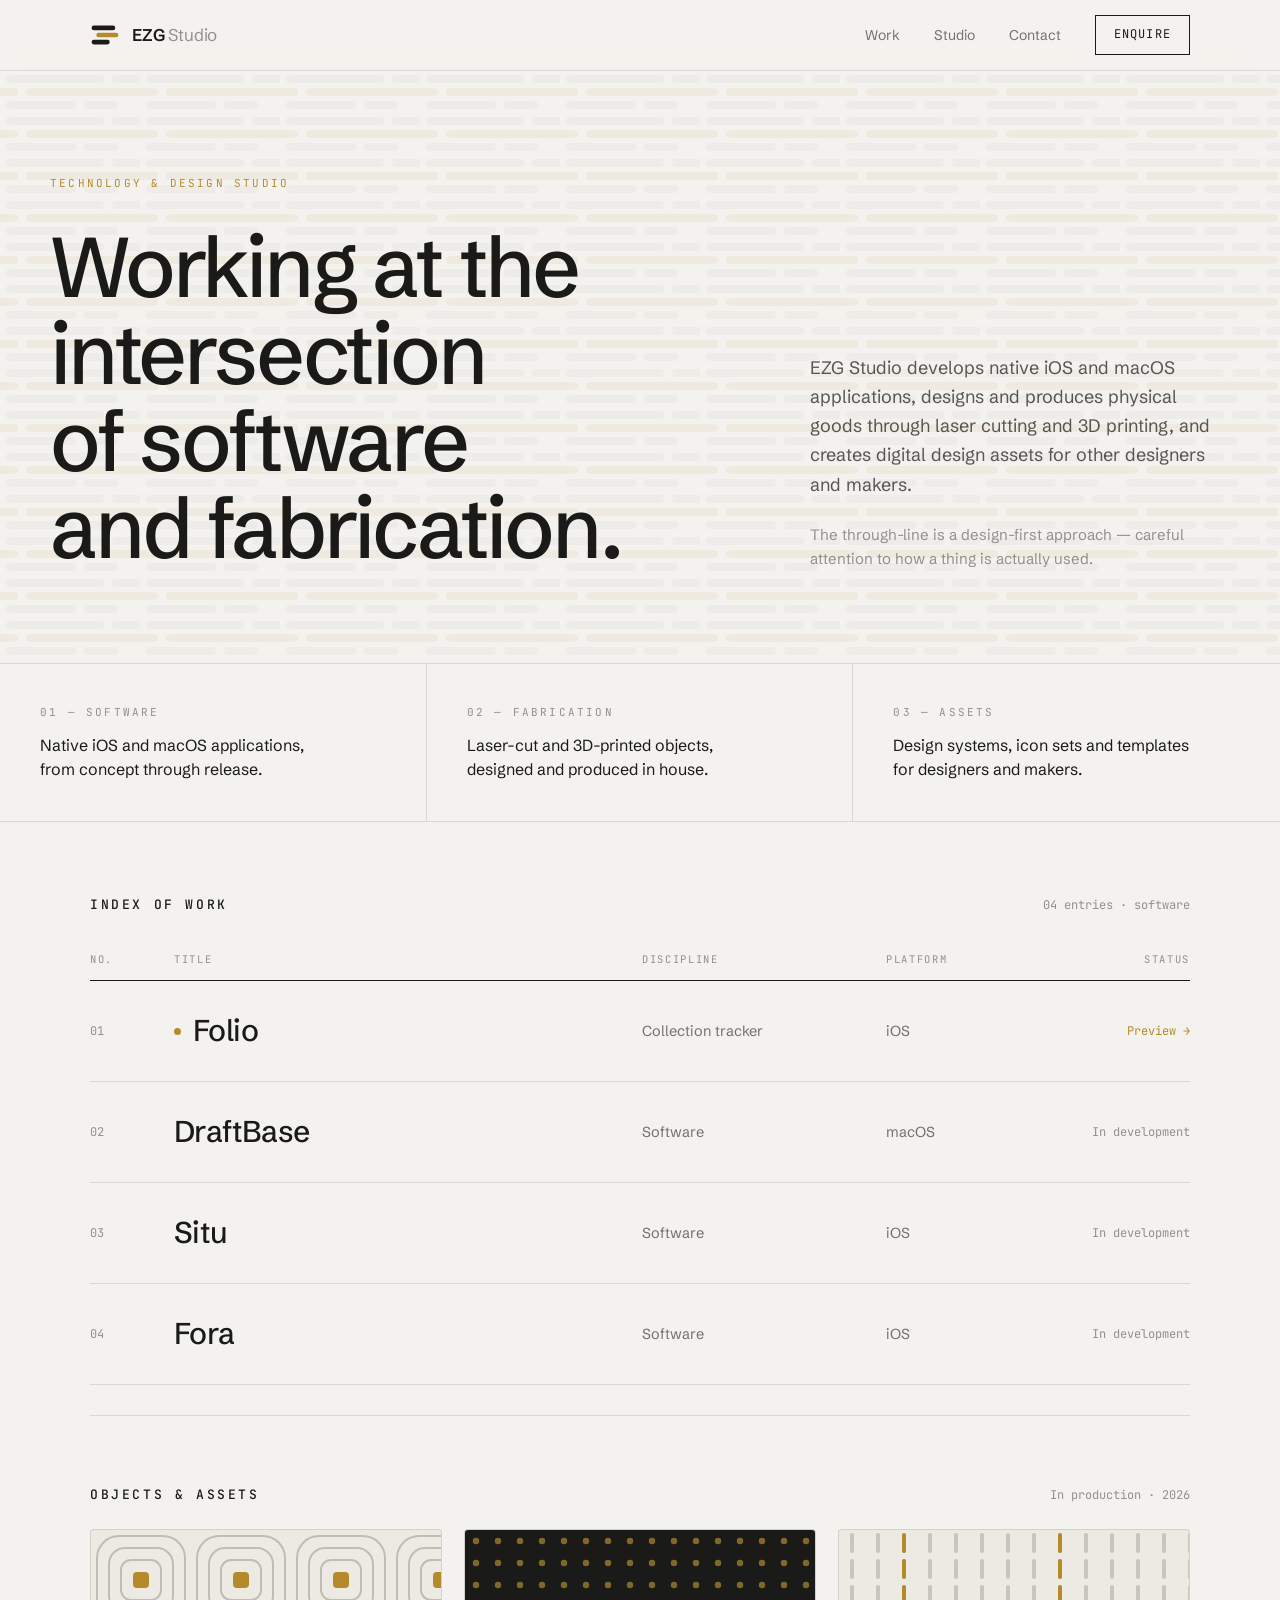
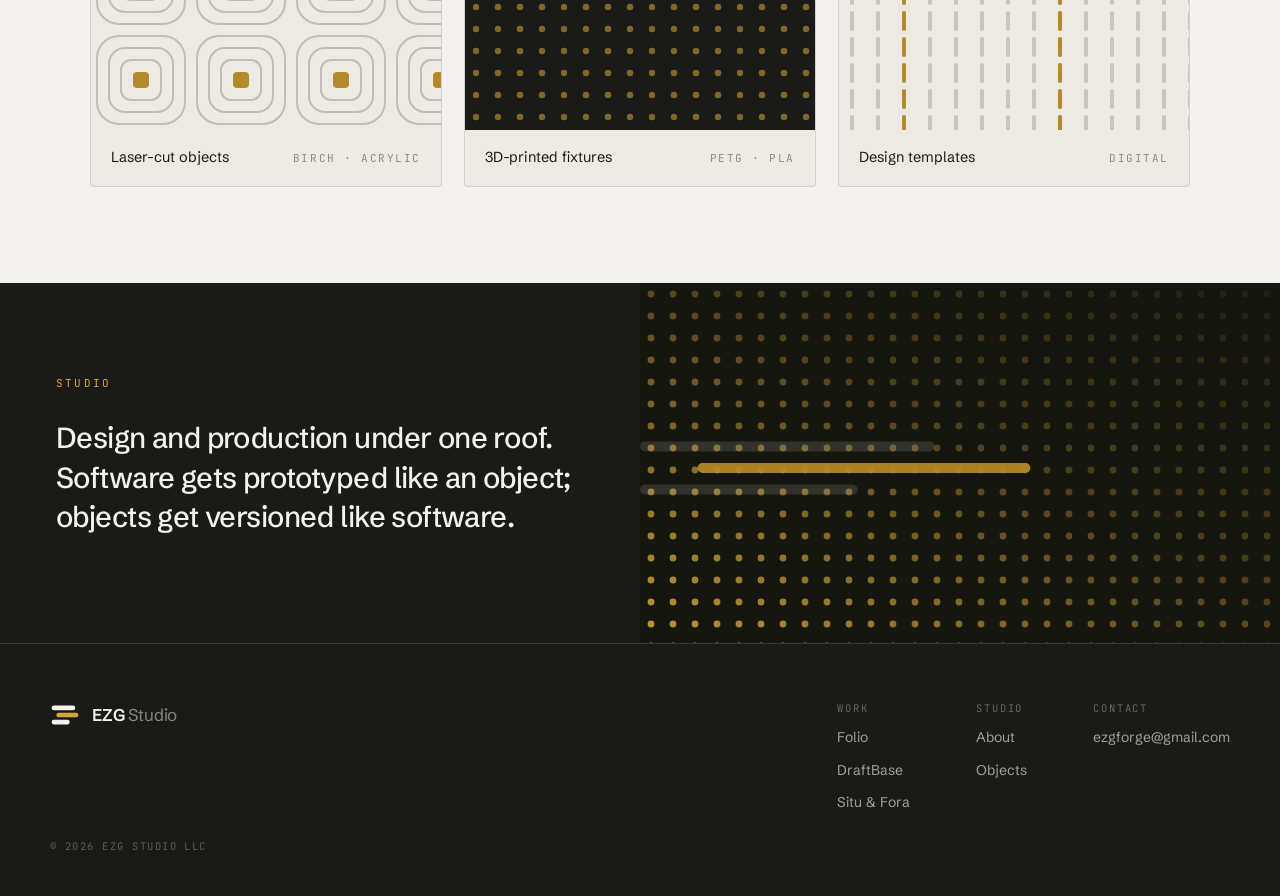
==== index.html @ fd042a18 "Add EZG Studio hub homepage Implements the EZG Studio brand direction: paper/graphite with a brass a" ====
<!DOCTYPE html>
<html lang="en">
<head>
<meta charset="UTF-8">
<meta name="viewport" content="width=device-width, initial-scale=1.0">
<title>EZG Studio — software &amp; fabrication</title>
<meta name="description" content="EZG Studio LLC — a technology and design studio working at the intersection of software and fabrication. Native iOS and macOS apps, laser-cut and 3D-printed objects, and digital design assets.">
<link rel="canonical" href="https://ezgstudio.github.io/">

<meta property="og:type" content="website">
<meta property="og:title" content="EZG Studio — software & fabrication">
<meta property="og:description" content="A technology and design studio working at the intersection of software and fabrication.">
<meta property="og:url" content="https://ezgstudio.github.io/">

<link rel="apple-touch-icon" href="assets/apple-touch-icon.png">
<link rel="icon" type="image/png" sizes="32x32" href="assets/favicon-32.png">
<link rel="icon" type="image/png" sizes="16x16" href="assets/favicon-16.png">

<link rel="preconnect" href="https://fonts.googleapis.com">
<link rel="preconnect" href="https://fonts.gstatic.com" crossorigin>
<link href="https://fonts.googleapis.com/css2?family=Schibsted+Grotesk:wght@400;500;600;700&family=JetBrains+Mono:wght@400;500&display=swap" rel="stylesheet">

<style>
  :root{
    --graphite:#1A1B18;
    --paper:#F4F2EE;
    --paper-2:#E7E4DD;
    --paper-3:#EDEAE3;
    --gold:#B58A2B;
    --gold-dark:#D6A63A;
    --muted:#8E8D89;
    --line:rgba(26,27,24,.12);
    --line-soft:rgba(26,27,24,.08);
    --ink-60:rgba(26,27,24,.6);
    --ink-45:rgba(26,27,24,.45);
    --maxw:1180px;
  }
  *{box-sizing:border-box;}
  html{scroll-behavior:smooth;-webkit-text-size-adjust:100%;}
  body{
    margin:0; background:var(--paper); color:var(--graphite);
    font-family:"Schibsted Grotesk",system-ui,-apple-system,sans-serif;
    font-size:17px; line-height:1.6; -webkit-font-smoothing:antialiased; overflow-x:hidden;
  }
  h1,h2,h3{margin:0; letter-spacing:-.025em; line-height:1.03; font-weight:500;}
  a{color:inherit; text-decoration:none;}
  .mono{font-family:"JetBrains Mono",ui-monospace,monospace;}
  .wrap{max-width:var(--maxw); margin:0 auto; padding:0 40px;}
  .eyebrow{font-family:"JetBrains Mono",monospace; font-size:11px; font-weight:400; letter-spacing:.2em; text-transform:uppercase; color:var(--gold);}
  svg{display:block;}

  /* ---------- Nav ---------- */
  nav{position:sticky; top:0; z-index:50; background:rgba(244,242,238,.85); backdrop-filter:blur(10px); border-bottom:1px solid var(--line);}
  .nav-in{display:flex; align-items:center; justify-content:space-between; height:70px;}
  .brand{display:flex; align-items:center; gap:12px;}
  .brand .mk{width:30px; height:30px;}
  .brand .wm{font-size:17px; font-weight:600; letter-spacing:-.01em;}
  .brand .wm .s{font-weight:400; color:var(--ink-45);}
  .nav-links{display:flex; align-items:center; gap:34px; font-size:14px; color:var(--ink-60);}
  .nav-links a:hover{color:var(--graphite);}
  .nav-cta{font-family:"JetBrains Mono",monospace; font-size:12px; letter-spacing:.1em; text-transform:uppercase; padding:9px 18px; border:1px solid var(--graphite); color:var(--graphite);}
  .nav-cta:hover{background:var(--graphite); color:var(--paper);}
  @media(max-width:720px){ .nav-links a:not(.nav-cta){display:none;} }

  /* ---------- Hero ---------- */
  .hero{position:relative; border-bottom:1px solid var(--line); overflow:hidden;}
  .hero-pattern{position:absolute; inset:0; opacity:.5; pointer-events:none;}
  .hero-in{position:relative; display:grid; grid-template-columns:1fr 420px; gap:64px; padding:104px 0 92px;}
  .hero h1{font-size:clamp(44px,6.6vw,88px); letter-spacing:-.038em; text-wrap:balance;}
  .hero .lede{display:flex; flex-direction:column; justify-content:flex-end; gap:24px;}
  .hero .lede p{margin:0;}
  .hero .lede .p1{font-size:18px; line-height:1.62; color:rgba(26,27,24,.72); text-wrap:pretty;}
  .hero .lede .p2{font-size:15px; line-height:1.6; color:var(--ink-45);}
  .hero .eyebrow{display:block; margin-bottom:30px;}
  @media(max-width:860px){ .hero-in{grid-template-columns:1fr; gap:36px; padding:72px 0 64px;} }

  /* ---------- Disciplines ---------- */
  .disc{display:grid; grid-template-columns:repeat(3,1fr); border-bottom:1px solid var(--line);}
  .disc > div{padding:40px 40px; border-right:1px solid var(--line);}
  .disc > div:last-child{border-right:none;}
  .disc .n{font-family:"JetBrains Mono",monospace; font-size:11px; letter-spacing:.2em; text-transform:uppercase; color:var(--ink-45);}
  .disc .t{font-size:16px; line-height:1.5; margin-top:12px; max-width:30ch;}
  @media(max-width:760px){ .disc{grid-template-columns:1fr;} .disc > div{border-right:none; border-bottom:1px solid var(--line); padding:28px 40px;} .disc > div:last-child{border-bottom:none;} }

  /* ---------- Index of work ---------- */
  .section-head{display:flex; align-items:baseline; justify-content:space-between; padding:74px 0 24px;}
  .section-head h2{font-family:"JetBrains Mono",monospace; font-size:13px; font-weight:500; letter-spacing:.2em; text-transform:uppercase;}
  .section-head .meta{font-family:"JetBrains Mono",monospace; font-size:12px; color:var(--ink-45);}

  .index{padding-bottom:30px;}
  .idx-row{display:grid; grid-template-columns:60px 1fr 220px 150px 130px; gap:24px; align-items:center; padding:26px 0; border-bottom:1px solid var(--line);}
  .idx-head{padding:12px 0; border-bottom:1.5px solid var(--graphite); font-family:"JetBrains Mono",monospace; font-size:10.5px; letter-spacing:.16em; text-transform:uppercase; color:var(--ink-45);}
  .idx-head .r{text-align:right;}
  .idx-row .no{font-family:"JetBrains Mono",monospace; font-size:12px; color:var(--ink-45);}
  .idx-row .title{font-size:30px; letter-spacing:-.02em; font-weight:500; display:flex; align-items:center; gap:12px;}
  .idx-row .title .dot{width:7px; height:7px; border-radius:50%; background:var(--gold); flex:none;}
  .idx-row .dsc,.idx-row .out{font-size:14.5px; color:var(--ink-60);}
  .idx-row .st{text-align:right; font-family:"JetBrains Mono",monospace; font-size:12px; color:var(--ink-45);}
  a.idx-row{transition:background .15s, padding .15s;}
  a.idx-row:hover{background:var(--paper-3);}
  a.idx-row:hover .title{color:var(--gold);}
  a.idx-row .st .go{color:var(--gold);}
  @media(max-width:860px){
    .idx-head{display:none;}
    .idx-row{grid-template-columns:1fr auto; gap:6px 16px; padding:20px 0;}
    .idx-row .no{display:none;}
    .idx-row .title{grid-column:1; grid-row:1; font-size:24px;}
    .idx-row .st{grid-column:2; grid-row:1;}
    .idx-row .dsc{grid-column:1/-1; grid-row:2;}
    .idx-row .out{display:none;}
  }

  /* ---------- Objects / Assets teaser ---------- */
  .teaser{border-top:1px solid var(--line); padding:70px 0 20px;}
  .teaser-grid{display:grid; grid-template-columns:repeat(3,1fr); gap:22px;}
  .tcard{border:1px solid var(--line); border-radius:4px; overflow:hidden; background:var(--paper-3);}
  .tcard .fill{height:200px; position:relative;}
  .tcard .cap{display:flex; justify-content:space-between; align-items:baseline; padding:16px 20px; font-size:14.5px;}
  .tcard .cap .k{font-family:"JetBrains Mono",monospace; font-size:11px; letter-spacing:.14em; text-transform:uppercase; color:var(--ink-45);}
  @media(max-width:760px){ .teaser-grid{grid-template-columns:1fr;} }

  /* ---------- Studio statement ---------- */
  .studio{background:var(--graphite); color:var(--paper); margin-top:76px;}
  .studio-in{display:grid; grid-template-columns:1fr 1fr; gap:0;}
  .studio-copy{padding:92px 56px;}
  .studio-copy .eyebrow{color:var(--gold-dark); display:block; margin-bottom:26px;}
  .studio-copy p{margin:0; font-size:29px; line-height:1.36; letter-spacing:-.02em; text-wrap:pretty; font-weight:500;}
  .studio-pattern{position:relative; min-height:360px; background:#15160f;}
  @media(max-width:860px){ .studio-in{grid-template-columns:1fr;} .studio-copy{padding:60px 40px;} .studio-pattern{min-height:220px;} }

  /* ---------- Footer ---------- */
  footer{background:var(--graphite); color:var(--paper); border-top:1px solid rgba(244,242,238,.14);}
  .foot-in{display:flex; align-items:flex-start; justify-content:space-between; gap:60px; padding:56px 0 24px;}
  .foot-cols{display:flex; gap:66px;}
  .foot-col{display:flex; flex-direction:column; gap:10px; font-size:14px; color:rgba(244,242,238,.62);}
  .foot-col .h{font-family:"JetBrains Mono",monospace; font-size:10.5px; letter-spacing:.18em; text-transform:uppercase; color:rgba(244,242,238,.35);}
  .foot-col a:hover{color:var(--gold-dark);}
  .foot-bottom{padding:0 0 42px; font-family:"JetBrains Mono",monospace; font-size:10.5px; letter-spacing:.14em; text-transform:uppercase; color:rgba(244,242,238,.3);}
  @media(max-width:720px){ .foot-in{flex-direction:column; gap:40px;} .foot-cols{flex-wrap:wrap; gap:36px;} }
</style>
</head>
<body>

<!-- ===== NAV ===== -->
<nav>
  <div class="wrap nav-in">
    <a class="brand" href="/">
      <svg class="mk" viewBox="0 0 38 38" aria-hidden="true"><rect x="2" y="7" width="30" height="6" rx="3" fill="#1A1B18"/><rect x="8" y="16" width="28" height="6" rx="3" fill="#B58A2B"/><rect x="2" y="25" width="23" height="6" rx="3" fill="#1A1B18"/></svg>
      <span class="wm">EZG <span class="s">Studio</span></span>
    </a>
    <div class="nav-links">
      <a href="#work">Work</a>
      <a href="#studio">Studio</a>
      <a href="#contact">Contact</a>
      <a class="nav-cta" href="mailto:ezgforge@gmail.com">Enquire</a>
    </div>
  </div>
</nav>

<!-- ===== HERO ===== -->
<header class="hero">
  <svg class="hero-pattern" width="100%" height="100%" aria-hidden="true" preserveAspectRatio="xMaxYMid slice">
    <defs><pattern id="strata" width="140" height="42" patternUnits="userSpaceOnUse">
      <rect x="6" y="4" width="98" height="8" rx="4" fill="rgba(26,27,24,.05)"/>
      <rect x="112" y="4" width="46" height="8" rx="4" fill="rgba(26,27,24,.05)"/>
      <rect x="26" y="17" width="120" height="8" rx="4" fill="rgba(181,138,43,.14)"/>
      <rect x="-8" y="17" width="26" height="8" rx="4" fill="rgba(181,138,43,.14)"/>
      <rect x="6" y="30" width="70" height="8" rx="4" fill="rgba(26,27,24,.05)"/>
      <rect x="84" y="30" width="34" height="8" rx="4" fill="rgba(26,27,24,.05)"/>
    </pattern></defs>
    <rect width="100%" height="100%" fill="url(#strata)"/>
  </svg>
  <div class="wrap hero-in">
    <div>
      <span class="eyebrow">Technology &amp; design studio</span>
      <h1>Working at the intersection of software and fabrication.</h1>
    </div>
    <div class="lede">
      <p class="p1">EZG Studio develops native iOS and macOS applications, designs and produces physical goods through laser cutting and 3D printing, and creates digital design assets for other designers and makers.</p>
      <p class="p2">The through-line is a design-first approach — careful attention to how a thing is actually used.</p>
    </div>
  </div>
</header>

<!-- ===== DISCIPLINES ===== -->
<section class="disc">
  <div>
    <div class="n">01 — Software</div>
    <div class="t">Native iOS and macOS applications, from concept through release.</div>
  </div>
  <div>
    <div class="n">02 — Fabrication</div>
    <div class="t">Laser-cut and 3D-printed objects, designed and produced in house.</div>
  </div>
  <div>
    <div class="n">03 — Assets</div>
    <div class="t">Design systems, icon sets and templates for designers and makers.</div>
  </div>
</section>

<!-- ===== INDEX OF WORK ===== -->
<section id="work">
  <div class="wrap">
    <div class="section-head">
      <h2>Index of work</h2>
      <span class="meta">04 entries · software</span>
    </div>
    <div class="index">
      <div class="idx-row idx-head">
        <span>No.</span><span>Title</span><span>Discipline</span><span>Platform</span><span class="r">Status</span>
      </div>

      <a class="idx-row" href="/folio-legal/">
        <span class="no">01</span>
        <span class="title"><span class="dot"></span>Folio</span>
        <span class="dsc">Collection tracker</span>
        <span class="out">iOS</span>
        <span class="st"><span class="go">Preview →</span></span>
      </a>

      <div class="idx-row">
        <span class="no">02</span>
        <span class="title">DraftBase</span>
        <span class="dsc">Software</span>
        <span class="out">macOS</span>
        <span class="st">In development</span>
      </div>

      <div class="idx-row">
        <span class="no">03</span>
        <span class="title">Situ</span>
        <span class="dsc">Software</span>
        <span class="out">iOS</span>
        <span class="st">In development</span>
      </div>

      <div class="idx-row">
        <span class="no">04</span>
        <span class="title">Fora</span>
        <span class="dsc">Software</span>
        <span class="out">iOS</span>
        <span class="st">In development</span>
      </div>
    </div>

    <!-- ===== OBJECTS / ASSETS TEASER ===== -->
    <div class="teaser">
      <div class="section-head" style="padding-top:0;">
        <h2>Objects &amp; assets</h2>
        <span class="meta">In production · 2026</span>
      </div>
      <div class="teaser-grid">
        <div class="tcard">
          <div class="fill"><svg width="100%" height="100%" preserveAspectRatio="xMidYMid slice" aria-hidden="true"><defs><pattern id="contour" width="100" height="100" patternUnits="userSpaceOnUse"><g fill="none" stroke="rgba(26,27,24,.22)" stroke-width="2"><rect x="6" y="6" width="88" height="88" rx="22"/><rect x="18" y="18" width="64" height="64" rx="16"/><rect x="30" y="30" width="40" height="40" rx="10"/></g><rect x="42" y="42" width="16" height="16" rx="4" fill="#B58A2B"/></pattern></defs><rect width="100%" height="100%" fill="url(#contour)"/></svg></div>
          <div class="cap"><span>Laser-cut objects</span><span class="k">Birch · Acrylic</span></div>
        </div>
        <div class="tcard">
          <div class="fill" style="background:#1A1B18;"><svg width="100%" height="100%" preserveAspectRatio="xMidYMid slice" aria-hidden="true"><defs><pattern id="dots" width="22" height="22" patternUnits="userSpaceOnUse"><circle cx="11" cy="11" r="3.2" fill="#D6A63A" opacity=".55"/></pattern></defs><rect width="100%" height="100%" fill="url(#dots)"/></svg></div>
          <div class="cap"><span>3D-printed fixtures</span><span class="k">PETG · PLA</span></div>
        </div>
        <div class="tcard">
          <div class="fill"><svg width="100%" height="100%" preserveAspectRatio="xMidYMid slice" aria-hidden="true"><defs><pattern id="kerf" width="26" height="26" patternUnits="userSpaceOnUse"><rect x="11" y="3" width="4" height="20" rx="2" fill="rgba(26,27,24,.18)"/></pattern><pattern id="kerfg" width="156" height="26" patternUnits="userSpaceOnUse"><rect x="63" y="3" width="4" height="20" rx="2" fill="#B58A2B"/></pattern></defs><rect width="100%" height="100%" fill="url(#kerf)"/><rect width="100%" height="100%" fill="url(#kerfg)"/></svg></div>
          <div class="cap"><span>Design templates</span><span class="k">Digital</span></div>
        </div>
      </div>
    </div>
  </div>
</section>

<!-- ===== STUDIO ===== -->
<section id="studio" class="studio">
  <div class="studio-in">
    <div class="studio-copy">
      <span class="eyebrow">Studio</span>
      <p>Design and production under one roof. Software gets prototyped like an object; objects get versioned like software.</p>
    </div>
    <div class="studio-pattern">
      <svg width="100%" height="100%" preserveAspectRatio="xMidYMid slice" aria-hidden="true">
        <defs>
          <pattern id="dots2" width="22" height="22" patternUnits="userSpaceOnUse"><circle cx="11" cy="11" r="3.4" fill="#D6A63A"/></pattern>
          <linearGradient id="drift" x1="0" y1="1" x2="1" y2="0"><stop offset="0" stop-color="#fff" stop-opacity=".9"/><stop offset=".55" stop-color="#fff" stop-opacity=".3"/><stop offset="1" stop-color="#fff" stop-opacity=".06"/></linearGradient>
          <mask id="driftm"><rect width="100%" height="100%" fill="url(#drift)"/></mask>
        </defs>
        <rect width="100%" height="100%" fill="url(#dots2)" mask="url(#driftm)"/>
        <g opacity=".92">
          <rect x="0" y="44%" width="46%" height="10" rx="5" fill="rgba(244,242,238,.14)"/>
          <rect x="9%" y="50%" width="52%" height="10" rx="5" fill="#B58A2B"/>
          <rect x="0" y="56%" width="34%" height="10" rx="5" fill="rgba(244,242,238,.14)"/>
        </g>
      </svg>
    </div>
  </div>
</section>

<!-- ===== FOOTER ===== -->
<footer id="contact">
  <div class="wrap foot-in">
    <a class="brand" href="/" style="color:var(--paper);">
      <svg class="mk" viewBox="0 0 38 38" aria-hidden="true"><rect x="2" y="7" width="30" height="6" rx="3" fill="#F4F2EE"/><rect x="8" y="16" width="28" height="6" rx="3" fill="#D6A63A"/><rect x="2" y="25" width="23" height="6" rx="3" fill="#F4F2EE"/></svg>
      <span class="wm" style="color:var(--paper);">EZG <span class="s" style="color:rgba(244,242,238,.5);">Studio</span></span>
    </a>
    <div class="foot-cols">
      <div class="foot-col">
        <span class="h">Work</span>
        <a href="/folio-legal/">Folio</a>
        <a href="#work">DraftBase</a>
        <a href="#work">Situ &amp; Fora</a>
      </div>
      <div class="foot-col">
        <span class="h">Studio</span>
        <a href="#studio">About</a>
        <a href="#work">Objects</a>
      </div>
      <div class="foot-col">
        <span class="h">Contact</span>
        <a href="mailto:ezgforge@gmail.com">ezgforge@gmail.com</a>
      </div>
    </div>
  </div>
  <div class="wrap foot-bottom">© 2026 EZG Studio LLC</div>
</footer>

</body>
</html>
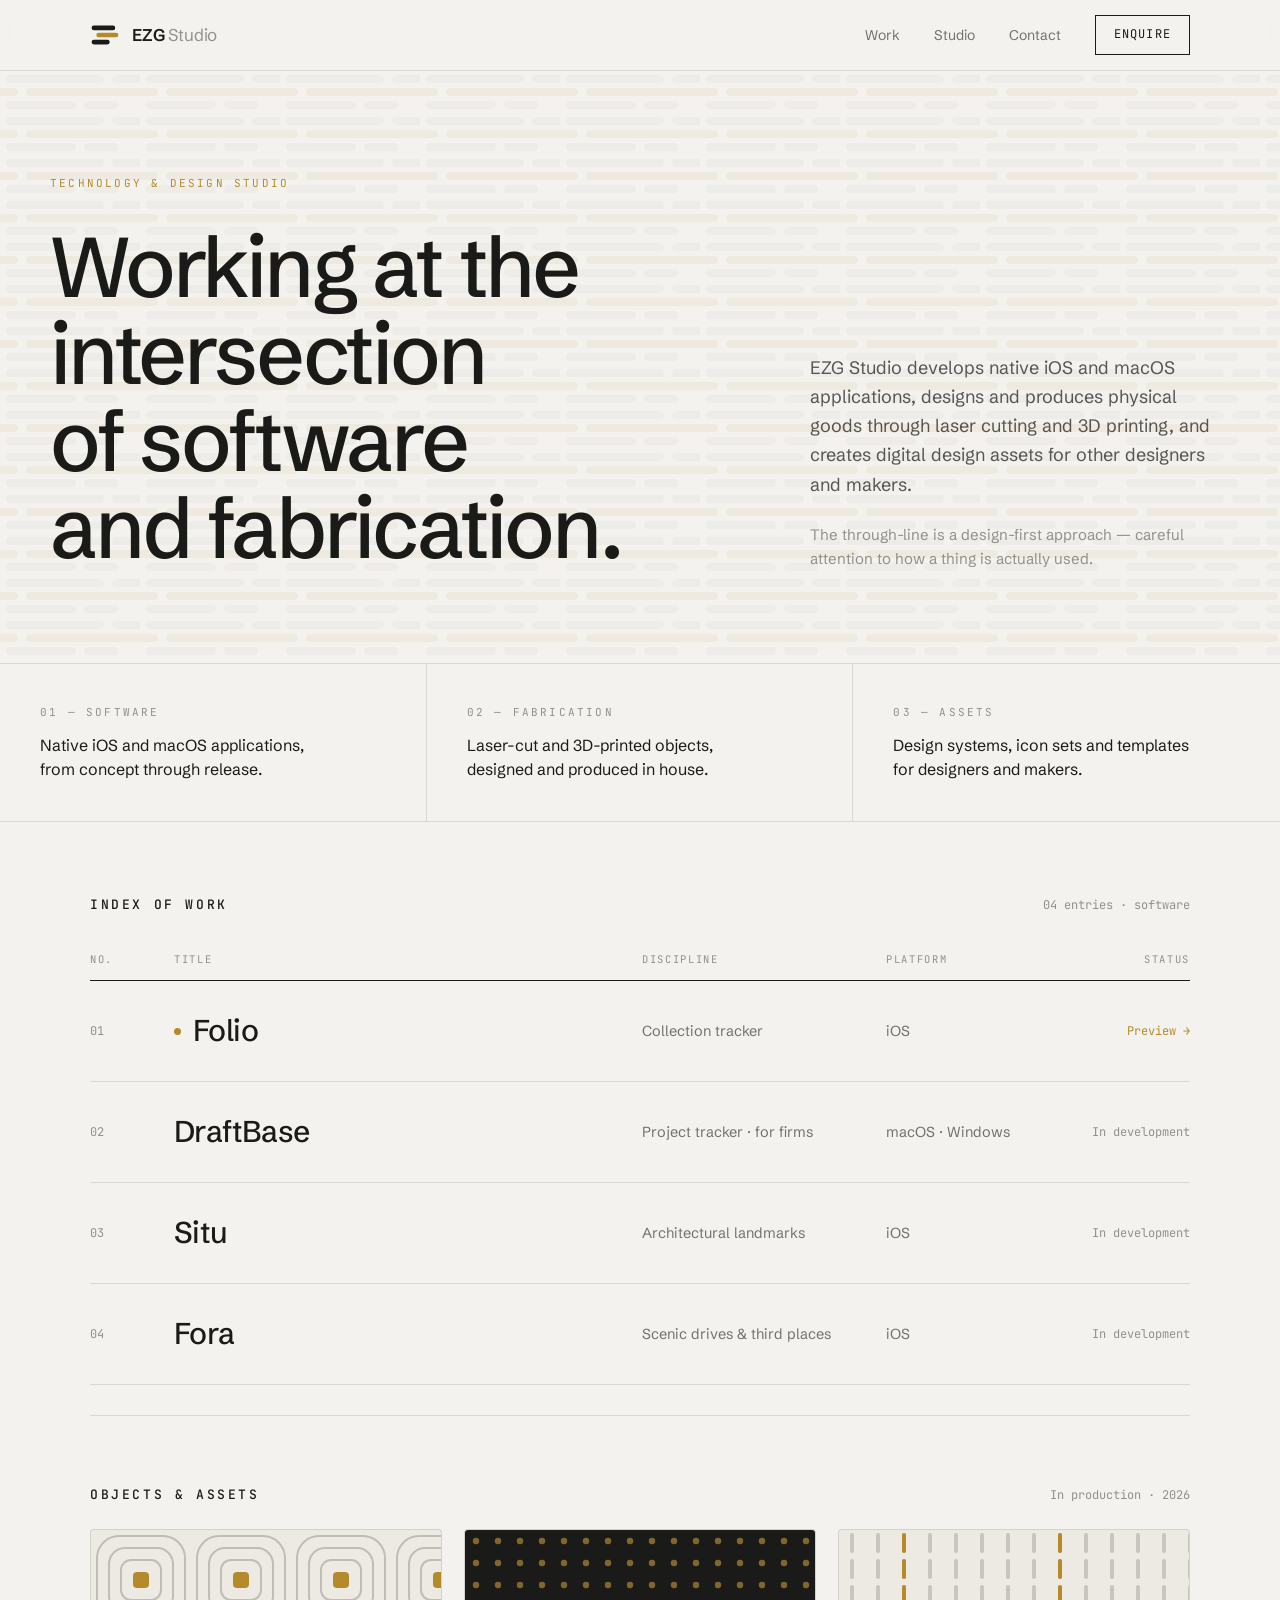
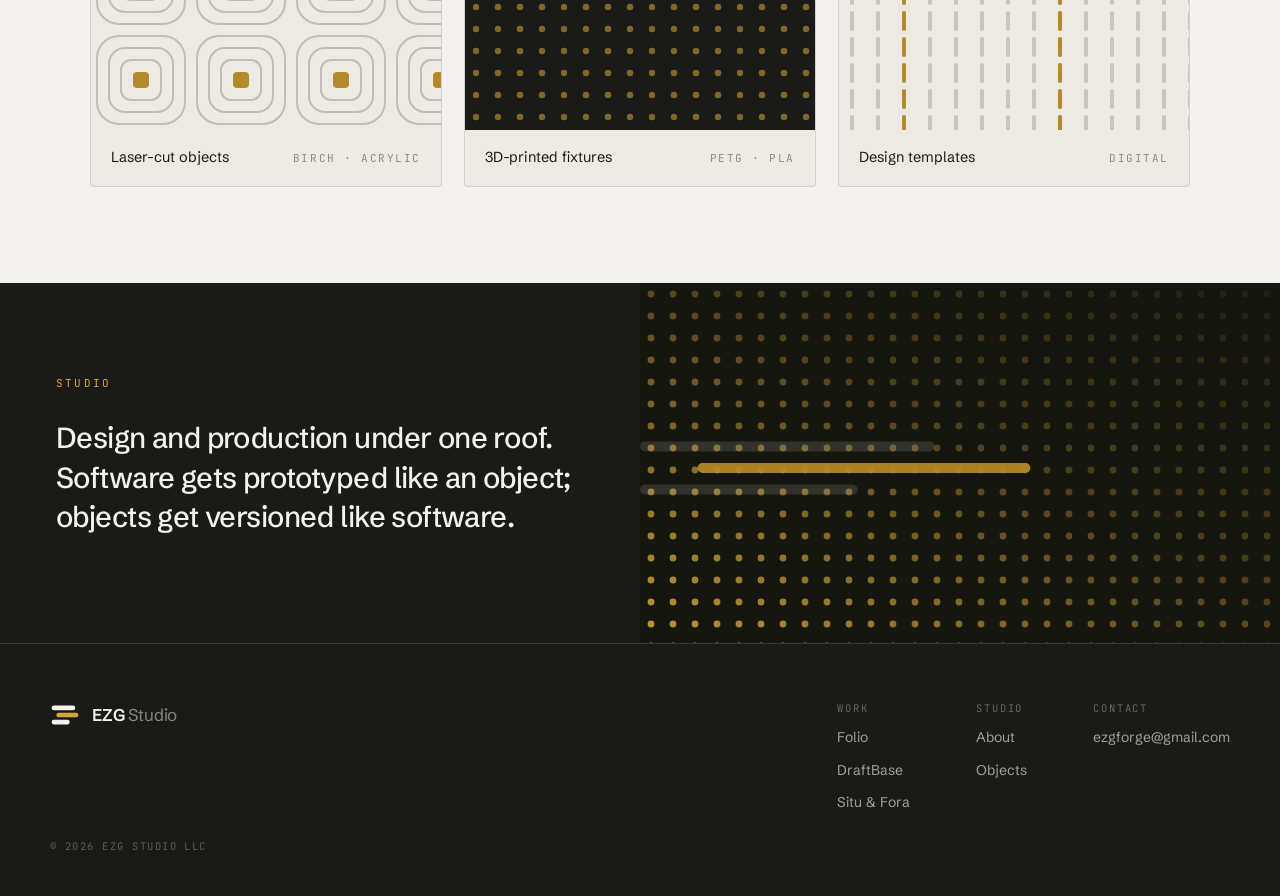
==== commit 9f990757: "Flesh out index-of-work with real app descriptors Situ (architectural landmarks), Fora (scenic drive" ====
--- a/index.html
+++ b/index.html
@@ -221,15 +221,15 @@
       <div class="idx-row">
         <span class="no">02</span>
         <span class="title">DraftBase</span>
-        <span class="dsc">Software</span>
-        <span class="out">macOS</span>
+        <span class="dsc">Project tracker · for firms</span>
+        <span class="out">macOS · Windows</span>
         <span class="st">In development</span>
       </div>
 
       <div class="idx-row">
         <span class="no">03</span>
         <span class="title">Situ</span>
-        <span class="dsc">Software</span>
+        <span class="dsc">Architectural landmarks</span>
         <span class="out">iOS</span>
         <span class="st">In development</span>
       </div>
@@ -237,7 +237,7 @@
       <div class="idx-row">
         <span class="no">04</span>
         <span class="title">Fora</span>
-        <span class="dsc">Software</span>
+        <span class="dsc">Scenic drives &amp; third places</span>
         <span class="out">iOS</span>
         <span class="st">In development</span>
       </div>
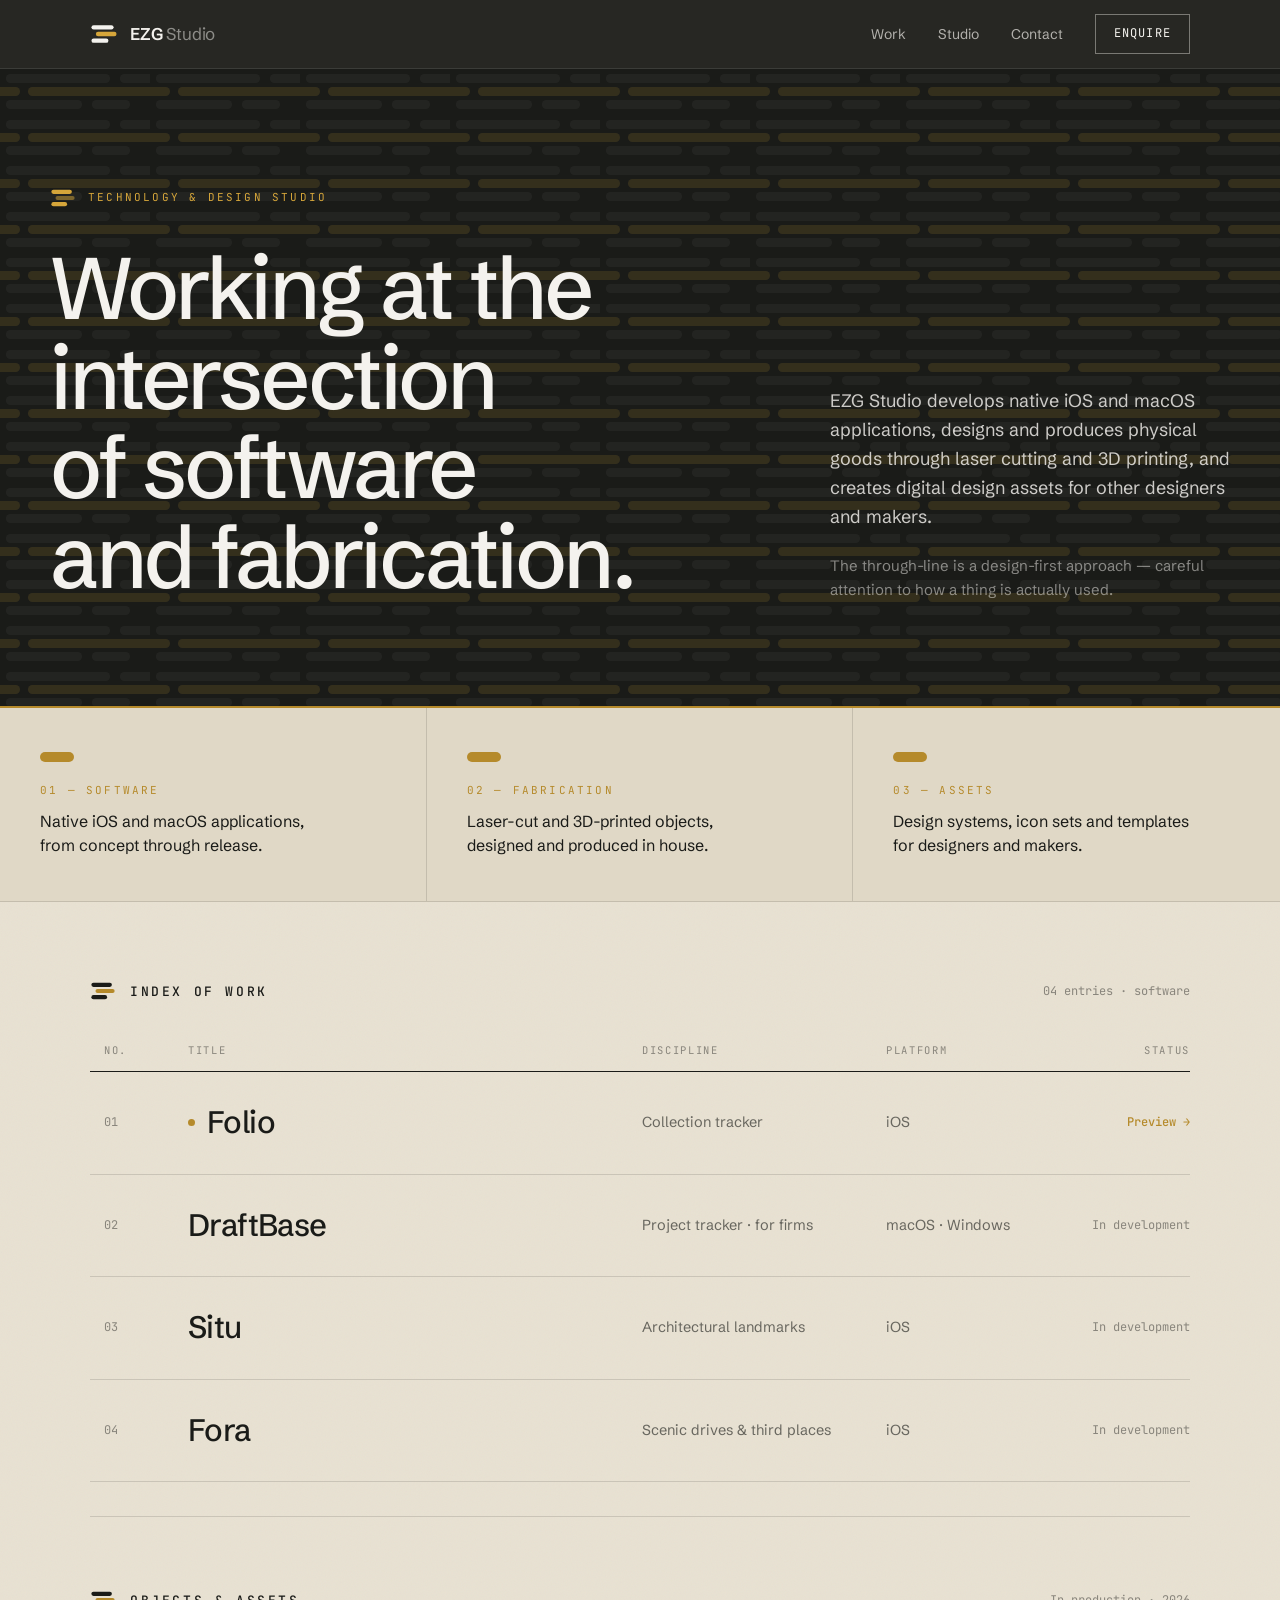
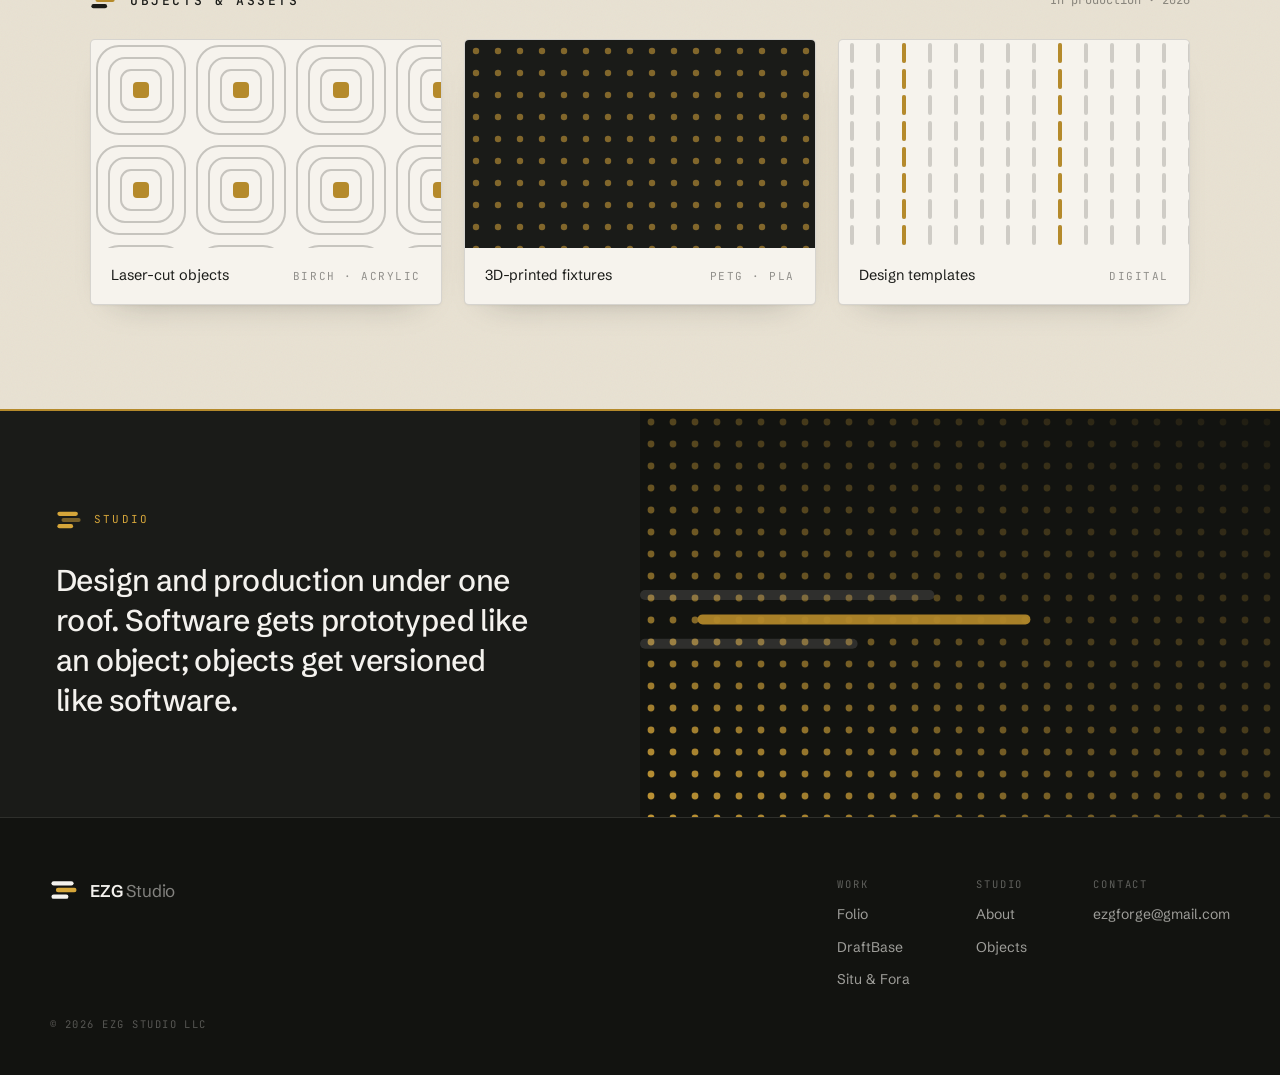
==== commit 61d23f49: "Restyle hub: dark hero, warm paper + grain, gold accents Give the hub more depth and presence: bold " ====
--- a/index.html
+++ b/index.html
@@ -23,22 +23,26 @@
 <style>
   :root{
     --graphite:#1A1B18;
+    --graphite-2:#121310;
     --paper:#F4F2EE;
-    --paper-2:#E7E4DD;
-    --paper-3:#EDEAE3;
+    --bg:#E8E1D2;        /* warm page base — less bright than paper */
+    --bg-2:#E0D8C6;      /* deeper warm band */
+    --card:#F6F3ED;
     --gold:#B58A2B;
     --gold-dark:#D6A63A;
     --muted:#8E8D89;
-    --line:rgba(26,27,24,.12);
-    --line-soft:rgba(26,27,24,.08);
-    --ink-60:rgba(26,27,24,.6);
-    --ink-45:rgba(26,27,24,.45);
+    --ink-60:rgba(26,27,24,.62);
+    --ink-45:rgba(26,27,24,.46);
+    --line:rgba(26,27,24,.14);
     --maxw:1180px;
+    /* subtle paper grain */
+    --grain:url("data:image/svg+xml,%3Csvg xmlns='http://www.w3.org/2000/svg' width='140' height='140'%3E%3Cfilter id='n'%3E%3CfeTurbulence type='fractalNoise' baseFrequency='0.8' numOctaves='2' stitchTiles='stitch'/%3E%3C/filter%3E%3Crect width='100%25' height='100%25' filter='url(%23n)' opacity='0.04'/%3E%3C/svg%3E");
   }
   *{box-sizing:border-box;}
   html{scroll-behavior:smooth;-webkit-text-size-adjust:100%;}
   body{
-    margin:0; background:var(--paper); color:var(--graphite);
+    margin:0; color:var(--graphite);
+    background-color:var(--bg); background-image:var(--grain);
     font-family:"Schibsted Grotesk",system-ui,-apple-system,sans-serif;
     font-size:17px; line-height:1.6; -webkit-font-smoothing:antialiased; overflow-x:hidden;
   }
@@ -48,92 +52,101 @@
   .wrap{max-width:var(--maxw); margin:0 auto; padding:0 40px;}
   .eyebrow{font-family:"JetBrains Mono",monospace; font-size:11px; font-weight:400; letter-spacing:.2em; text-transform:uppercase; color:var(--gold);}
   svg{display:block;}
-
-  /* ---------- Nav ---------- */
-  nav{position:sticky; top:0; z-index:50; background:rgba(244,242,238,.85); backdrop-filter:blur(10px); border-bottom:1px solid var(--line);}
-  .nav-in{display:flex; align-items:center; justify-content:space-between; height:70px;}
+  /* gold three-bar tick used as a section marker */
+  .tick{display:inline-block; width:26px; height:26px; vertical-align:middle;}
+
+  /* ---------- Nav (dark) ---------- */
+  nav{position:sticky; top:0; z-index:50; background:rgba(18,19,16,.9); backdrop-filter:blur(12px); border-bottom:1px solid rgba(244,242,238,.1);}
+  .nav-in{display:flex; align-items:center; justify-content:space-between; height:68px;}
   .brand{display:flex; align-items:center; gap:12px;}
-  .brand .mk{width:30px; height:30px;}
-  .brand .wm{font-size:17px; font-weight:600; letter-spacing:-.01em;}
-  .brand .wm .s{font-weight:400; color:var(--ink-45);}
-  .nav-links{display:flex; align-items:center; gap:34px; font-size:14px; color:var(--ink-60);}
-  .nav-links a:hover{color:var(--graphite);}
-  .nav-cta{font-family:"JetBrains Mono",monospace; font-size:12px; letter-spacing:.1em; text-transform:uppercase; padding:9px 18px; border:1px solid var(--graphite); color:var(--graphite);}
-  .nav-cta:hover{background:var(--graphite); color:var(--paper);}
+  .brand .mk{width:28px; height:28px;}
+  .brand .wm{font-size:17px; font-weight:600; letter-spacing:-.01em; color:var(--paper);}
+  .brand .wm .s{font-weight:400; color:rgba(244,242,238,.5);}
+  .nav-links{display:flex; align-items:center; gap:32px; font-size:14px; color:rgba(244,242,238,.68);}
+  .nav-links a:hover{color:var(--gold-dark);}
+  .nav-cta{font-family:"JetBrains Mono",monospace; font-size:12px; letter-spacing:.1em; text-transform:uppercase; padding:9px 18px; border:1px solid rgba(244,242,238,.4); color:var(--paper);}
+  .nav-cta:hover{background:var(--gold); border-color:var(--gold); color:var(--graphite);}
   @media(max-width:720px){ .nav-links a:not(.nav-cta){display:none;} }
 
-  /* ---------- Hero ---------- */
-  .hero{position:relative; border-bottom:1px solid var(--line); overflow:hidden;}
-  .hero-pattern{position:absolute; inset:0; opacity:.5; pointer-events:none;}
-  .hero-in{position:relative; display:grid; grid-template-columns:1fr 420px; gap:64px; padding:104px 0 92px;}
-  .hero h1{font-size:clamp(44px,6.6vw,88px); letter-spacing:-.038em; text-wrap:balance;}
-  .hero .lede{display:flex; flex-direction:column; justify-content:flex-end; gap:24px;}
+  /* ---------- Hero (dark, bold) ---------- */
+  .hero{position:relative; background:var(--graphite); color:var(--paper); overflow:hidden; border-bottom:2px solid var(--gold);}
+  .hero-pattern{position:absolute; inset:0; opacity:.9; pointer-events:none;}
+  .hero-mark{position:absolute; right:-40px; bottom:-60px; width:440px; opacity:.07; pointer-events:none;}
+  .hero-in{position:relative; display:grid; grid-template-columns:1fr 400px; gap:64px; padding:116px 0 104px;}
+  .hero .eyebrow{display:flex; align-items:center; gap:12px; color:var(--gold-dark); margin-bottom:32px;}
+  .hero h1{font-size:clamp(46px,6.8vw,92px); letter-spacing:-.04em; text-wrap:balance; color:var(--paper);}
+  .hero .lede{display:flex; flex-direction:column; justify-content:flex-end; gap:22px;}
   .hero .lede p{margin:0;}
-  .hero .lede .p1{font-size:18px; line-height:1.62; color:rgba(26,27,24,.72); text-wrap:pretty;}
-  .hero .lede .p2{font-size:15px; line-height:1.6; color:var(--ink-45);}
-  .hero .eyebrow{display:block; margin-bottom:30px;}
-  @media(max-width:860px){ .hero-in{grid-template-columns:1fr; gap:36px; padding:72px 0 64px;} }
+  .hero .lede .p1{font-size:18px; line-height:1.62; color:rgba(244,242,238,.82); text-wrap:pretty;}
+  .hero .lede .p2{font-size:15px; line-height:1.6; color:rgba(244,242,238,.5);}
+  @media(max-width:860px){ .hero-in{grid-template-columns:1fr; gap:34px; padding:76px 0 68px;} .hero-mark{width:300px;} }
 
   /* ---------- Disciplines ---------- */
-  .disc{display:grid; grid-template-columns:repeat(3,1fr); border-bottom:1px solid var(--line);}
-  .disc > div{padding:40px 40px; border-right:1px solid var(--line);}
+  .disc{display:grid; grid-template-columns:repeat(3,1fr); background:var(--bg-2); border-bottom:1px solid var(--line);}
+  .disc > div{padding:44px 40px; border-right:1px solid var(--line); position:relative;}
   .disc > div:last-child{border-right:none;}
-  .disc .n{font-family:"JetBrains Mono",monospace; font-size:11px; letter-spacing:.2em; text-transform:uppercase; color:var(--ink-45);}
-  .disc .t{font-size:16px; line-height:1.5; margin-top:12px; max-width:30ch;}
-  @media(max-width:760px){ .disc{grid-template-columns:1fr;} .disc > div{border-right:none; border-bottom:1px solid var(--line); padding:28px 40px;} .disc > div:last-child{border-bottom:none;} }
-
-  /* ---------- Index of work ---------- */
-  .section-head{display:flex; align-items:baseline; justify-content:space-between; padding:74px 0 24px;}
+  .disc .bar{width:34px; height:10px; margin-bottom:20px;}
+  .disc .n{font-family:"JetBrains Mono",monospace; font-size:11px; letter-spacing:.2em; text-transform:uppercase; color:var(--gold);}
+  .disc .t{font-size:16px; line-height:1.5; margin-top:10px; max-width:30ch; color:var(--graphite);}
+  @media(max-width:760px){ .disc{grid-template-columns:1fr;} .disc > div{border-right:none; border-bottom:1px solid var(--line); padding:30px 40px;} .disc > div:last-child{border-bottom:none;} }
+
+  /* ---------- Section head ---------- */
+  .section-head{display:flex; align-items:center; gap:14px; justify-content:space-between; padding:76px 0 26px;}
+  .section-head .lhs{display:flex; align-items:center; gap:14px;}
   .section-head h2{font-family:"JetBrains Mono",monospace; font-size:13px; font-weight:500; letter-spacing:.2em; text-transform:uppercase;}
   .section-head .meta{font-family:"JetBrains Mono",monospace; font-size:12px; color:var(--ink-45);}
 
-  .index{padding-bottom:30px;}
-  .idx-row{display:grid; grid-template-columns:60px 1fr 220px 150px 130px; gap:24px; align-items:center; padding:26px 0; border-bottom:1px solid var(--line);}
-  .idx-head{padding:12px 0; border-bottom:1.5px solid var(--graphite); font-family:"JetBrains Mono",monospace; font-size:10.5px; letter-spacing:.16em; text-transform:uppercase; color:var(--ink-45);}
+  /* ---------- Index of work ---------- */
+  .index{padding-bottom:34px;}
+  .idx-row{display:grid; grid-template-columns:60px 1fr 220px 150px 130px; gap:24px; align-items:center; padding:26px 0 26px 14px; border-bottom:1px solid var(--line); position:relative;}
+  .idx-head{padding:12px 0 12px 14px; border-bottom:1.5px solid var(--graphite); font-family:"JetBrains Mono",monospace; font-size:10.5px; letter-spacing:.16em; text-transform:uppercase; color:var(--ink-45);}
   .idx-head .r{text-align:right;}
   .idx-row .no{font-family:"JetBrains Mono",monospace; font-size:12px; color:var(--ink-45);}
-  .idx-row .title{font-size:30px; letter-spacing:-.02em; font-weight:500; display:flex; align-items:center; gap:12px;}
+  .idx-row .title{font-size:31px; letter-spacing:-.02em; font-weight:500; display:flex; align-items:center; gap:12px;}
   .idx-row .title .dot{width:7px; height:7px; border-radius:50%; background:var(--gold); flex:none;}
   .idx-row .dsc,.idx-row .out{font-size:14.5px; color:var(--ink-60);}
   .idx-row .st{text-align:right; font-family:"JetBrains Mono",monospace; font-size:12px; color:var(--ink-45);}
-  a.idx-row{transition:background .15s, padding .15s;}
-  a.idx-row:hover{background:var(--paper-3);}
+  a.idx-row::before{content:""; position:absolute; left:0; top:0; bottom:0; width:3px; background:var(--gold); transform:scaleY(0); transform-origin:center; transition:transform .18s;}
+  a.idx-row{transition:background .15s;}
+  a.idx-row:hover{background:linear-gradient(90deg, rgba(181,138,43,.08), transparent 70%);}
+  a.idx-row:hover::before{transform:scaleY(1);}
   a.idx-row:hover .title{color:var(--gold);}
-  a.idx-row .st .go{color:var(--gold);}
+  a.idx-row .st .go{color:var(--gold); font-weight:500;}
   @media(max-width:860px){
     .idx-head{display:none;}
-    .idx-row{grid-template-columns:1fr auto; gap:6px 16px; padding:20px 0;}
+    .idx-row{grid-template-columns:1fr auto; gap:6px 16px; padding:20px 0 20px 14px;}
     .idx-row .no{display:none;}
-    .idx-row .title{grid-column:1; grid-row:1; font-size:24px;}
+    .idx-row .title{grid-column:1; grid-row:1; font-size:25px;}
     .idx-row .st{grid-column:2; grid-row:1;}
     .idx-row .dsc{grid-column:1/-1; grid-row:2;}
     .idx-row .out{display:none;}
   }
 
   /* ---------- Objects / Assets teaser ---------- */
-  .teaser{border-top:1px solid var(--line); padding:70px 0 20px;}
+  .teaser{border-top:1px solid var(--line); padding:70px 0 24px;}
   .teaser-grid{display:grid; grid-template-columns:repeat(3,1fr); gap:22px;}
-  .tcard{border:1px solid var(--line); border-radius:4px; overflow:hidden; background:var(--paper-3);}
-  .tcard .fill{height:200px; position:relative;}
+  .tcard{border:1px solid var(--line); border-radius:5px; overflow:hidden; background:var(--card); box-shadow:0 1px 2px rgba(26,27,24,.04), 0 16px 34px -26px rgba(26,27,24,.4); transition:transform .18s, box-shadow .18s;}
+  .tcard:hover{transform:translateY(-3px); box-shadow:0 1px 2px rgba(26,27,24,.05), 0 24px 44px -24px rgba(26,27,24,.45);}
+  .tcard .fill{height:208px; position:relative;}
   .tcard .cap{display:flex; justify-content:space-between; align-items:baseline; padding:16px 20px; font-size:14.5px;}
   .tcard .cap .k{font-family:"JetBrains Mono",monospace; font-size:11px; letter-spacing:.14em; text-transform:uppercase; color:var(--ink-45);}
   @media(max-width:760px){ .teaser-grid{grid-template-columns:1fr;} }
 
   /* ---------- Studio statement ---------- */
-  .studio{background:var(--graphite); color:var(--paper); margin-top:76px;}
+  .studio{background:var(--graphite); color:var(--paper); margin-top:80px; border-top:2px solid var(--gold);}
   .studio-in{display:grid; grid-template-columns:1fr 1fr; gap:0;}
-  .studio-copy{padding:92px 56px;}
-  .studio-copy .eyebrow{color:var(--gold-dark); display:block; margin-bottom:26px;}
-  .studio-copy p{margin:0; font-size:29px; line-height:1.36; letter-spacing:-.02em; text-wrap:pretty; font-weight:500;}
-  .studio-pattern{position:relative; min-height:360px; background:#15160f;}
-  @media(max-width:860px){ .studio-in{grid-template-columns:1fr;} .studio-copy{padding:60px 40px;} .studio-pattern{min-height:220px;} }
+  .studio-copy{padding:96px 56px;}
+  .studio-copy .eyebrow{color:var(--gold-dark); display:flex; align-items:center; gap:12px; margin-bottom:28px;}
+  .studio-copy p{margin:0; font-size:30px; line-height:1.34; letter-spacing:-.02em; text-wrap:pretty; font-weight:500;}
+  .studio-pattern{position:relative; min-height:380px; background:var(--graphite-2);}
+  @media(max-width:860px){ .studio-in{grid-template-columns:1fr;} .studio-copy{padding:60px 40px;} .studio-pattern{min-height:230px;} }
 
   /* ---------- Footer ---------- */
-  footer{background:var(--graphite); color:var(--paper); border-top:1px solid rgba(244,242,238,.14);}
-  .foot-in{display:flex; align-items:flex-start; justify-content:space-between; gap:60px; padding:56px 0 24px;}
+  footer{background:var(--graphite-2); color:var(--paper); border-top:1px solid rgba(244,242,238,.12);}
+  .foot-in{display:flex; align-items:flex-start; justify-content:space-between; gap:60px; padding:58px 0 26px;}
   .foot-cols{display:flex; gap:66px;}
   .foot-col{display:flex; flex-direction:column; gap:10px; font-size:14px; color:rgba(244,242,238,.62);}
-  .foot-col .h{font-family:"JetBrains Mono",monospace; font-size:10.5px; letter-spacing:.18em; text-transform:uppercase; color:rgba(244,242,238,.35);}
+  .foot-col .h{font-family:"JetBrains Mono",monospace; font-size:10.5px; letter-spacing:.18em; text-transform:uppercase; color:rgba(244,242,238,.34);}
   .foot-col a:hover{color:var(--gold-dark);}
   .foot-bottom{padding:0 0 42px; font-family:"JetBrains Mono",monospace; font-size:10.5px; letter-spacing:.14em; text-transform:uppercase; color:rgba(244,242,238,.3);}
   @media(max-width:720px){ .foot-in{flex-direction:column; gap:40px;} .foot-cols{flex-wrap:wrap; gap:36px;} }
@@ -145,7 +158,7 @@
 <nav>
   <div class="wrap nav-in">
     <a class="brand" href="/">
-      <svg class="mk" viewBox="0 0 38 38" aria-hidden="true"><rect x="2" y="7" width="30" height="6" rx="3" fill="#1A1B18"/><rect x="8" y="16" width="28" height="6" rx="3" fill="#B58A2B"/><rect x="2" y="25" width="23" height="6" rx="3" fill="#1A1B18"/></svg>
+      <svg class="mk" viewBox="0 0 38 38" aria-hidden="true"><rect x="2" y="7" width="30" height="6" rx="3" fill="#F4F2EE"/><rect x="8" y="16" width="28" height="6" rx="3" fill="#D6A63A"/><rect x="2" y="25" width="23" height="6" rx="3" fill="#F4F2EE"/></svg>
       <span class="wm">EZG <span class="s">Studio</span></span>
     </a>
     <div class="nav-links">
@@ -159,20 +172,23 @@
 
 <!-- ===== HERO ===== -->
 <header class="hero">
-  <svg class="hero-pattern" width="100%" height="100%" aria-hidden="true" preserveAspectRatio="xMaxYMid slice">
-    <defs><pattern id="strata" width="140" height="42" patternUnits="userSpaceOnUse">
-      <rect x="6" y="4" width="98" height="8" rx="4" fill="rgba(26,27,24,.05)"/>
-      <rect x="112" y="4" width="46" height="8" rx="4" fill="rgba(26,27,24,.05)"/>
-      <rect x="26" y="17" width="120" height="8" rx="4" fill="rgba(181,138,43,.14)"/>
-      <rect x="-8" y="17" width="26" height="8" rx="4" fill="rgba(181,138,43,.14)"/>
-      <rect x="6" y="30" width="70" height="8" rx="4" fill="rgba(26,27,24,.05)"/>
-      <rect x="84" y="30" width="34" height="8" rx="4" fill="rgba(26,27,24,.05)"/>
+  <svg class="hero-pattern" width="100%" height="100%" aria-hidden="true" preserveAspectRatio="xMidYMid slice">
+    <defs><pattern id="strata" width="150" height="46" patternUnits="userSpaceOnUse">
+      <rect x="6" y="5" width="104" height="9" rx="4.5" fill="rgba(244,242,238,.05)"/>
+      <rect x="120" y="5" width="48" height="9" rx="4.5" fill="rgba(244,242,238,.05)"/>
+      <rect x="28" y="18" width="126" height="9" rx="4.5" fill="rgba(214,166,58,.16)"/>
+      <rect x="-10" y="18" width="30" height="9" rx="4.5" fill="rgba(214,166,58,.16)"/>
+      <rect x="6" y="31" width="76" height="9" rx="4.5" fill="rgba(244,242,238,.05)"/>
+      <rect x="92" y="31" width="38" height="9" rx="4.5" fill="rgba(244,242,238,.05)"/>
     </pattern></defs>
     <rect width="100%" height="100%" fill="url(#strata)"/>
   </svg>
   <div class="wrap hero-in">
     <div>
-      <span class="eyebrow">Technology &amp; design studio</span>
+      <span class="eyebrow">
+        <svg class="tick" viewBox="0 0 38 38" aria-hidden="true"><rect x="2" y="7" width="30" height="6" rx="3" fill="#D6A63A"/><rect x="8" y="16" width="28" height="6" rx="3" fill="#D6A63A" opacity=".5"/><rect x="2" y="25" width="23" height="6" rx="3" fill="#D6A63A"/></svg>
+        Technology &amp; design studio
+      </span>
       <h1>Working at the intersection of software and fabrication.</h1>
     </div>
     <div class="lede">
@@ -185,14 +201,17 @@
 <!-- ===== DISCIPLINES ===== -->
 <section class="disc">
   <div>
+    <svg class="bar" viewBox="0 0 34 10" aria-hidden="true"><rect width="34" height="10" rx="5" fill="#B58A2B"/></svg>
     <div class="n">01 — Software</div>
     <div class="t">Native iOS and macOS applications, from concept through release.</div>
   </div>
   <div>
+    <svg class="bar" viewBox="0 0 34 10" aria-hidden="true"><rect width="34" height="10" rx="5" fill="#B58A2B"/></svg>
     <div class="n">02 — Fabrication</div>
     <div class="t">Laser-cut and 3D-printed objects, designed and produced in house.</div>
   </div>
   <div>
+    <svg class="bar" viewBox="0 0 34 10" aria-hidden="true"><rect width="34" height="10" rx="5" fill="#B58A2B"/></svg>
     <div class="n">03 — Assets</div>
     <div class="t">Design systems, icon sets and templates for designers and makers.</div>
   </div>
@@ -202,7 +221,10 @@
 <section id="work">
   <div class="wrap">
     <div class="section-head">
-      <h2>Index of work</h2>
+      <div class="lhs">
+        <svg class="tick" viewBox="0 0 38 38" aria-hidden="true"><rect x="2" y="7" width="30" height="6" rx="3" fill="#1A1B18"/><rect x="8" y="16" width="28" height="6" rx="3" fill="#B58A2B"/><rect x="2" y="25" width="23" height="6" rx="3" fill="#1A1B18"/></svg>
+        <h2>Index of work</h2>
+      </div>
       <span class="meta">04 entries · software</span>
     </div>
     <div class="index">
@@ -210,7 +232,7 @@
         <span>No.</span><span>Title</span><span>Discipline</span><span>Platform</span><span class="r">Status</span>
       </div>
 
-      <a class="idx-row" href="/folio-legal/">
+      <a class="idx-row" href="/folio/">
         <span class="no">01</span>
         <span class="title"><span class="dot"></span>Folio</span>
         <span class="dsc">Collection tracker</span>
@@ -246,7 +268,10 @@
     <!-- ===== OBJECTS / ASSETS TEASER ===== -->
     <div class="teaser">
       <div class="section-head" style="padding-top:0;">
-        <h2>Objects &amp; assets</h2>
+        <div class="lhs">
+          <svg class="tick" viewBox="0 0 38 38" aria-hidden="true"><rect x="2" y="7" width="30" height="6" rx="3" fill="#1A1B18"/><rect x="8" y="16" width="28" height="6" rx="3" fill="#B58A2B"/><rect x="2" y="25" width="23" height="6" rx="3" fill="#1A1B18"/></svg>
+          <h2>Objects &amp; assets</h2>
+        </div>
         <span class="meta">In production · 2026</span>
       </div>
       <div class="teaser-grid">
@@ -271,7 +296,10 @@
 <section id="studio" class="studio">
   <div class="studio-in">
     <div class="studio-copy">
-      <span class="eyebrow">Studio</span>
+      <span class="eyebrow">
+        <svg class="tick" viewBox="0 0 38 38" aria-hidden="true"><rect x="2" y="7" width="30" height="6" rx="3" fill="#D6A63A"/><rect x="8" y="16" width="28" height="6" rx="3" fill="#D6A63A" opacity=".5"/><rect x="2" y="25" width="23" height="6" rx="3" fill="#D6A63A"/></svg>
+        Studio
+      </span>
       <p>Design and production under one roof. Software gets prototyped like an object; objects get versioned like software.</p>
     </div>
     <div class="studio-pattern">
@@ -295,14 +323,14 @@
 <!-- ===== FOOTER ===== -->
 <footer id="contact">
   <div class="wrap foot-in">
-    <a class="brand" href="/" style="color:var(--paper);">
+    <a class="brand" href="/">
       <svg class="mk" viewBox="0 0 38 38" aria-hidden="true"><rect x="2" y="7" width="30" height="6" rx="3" fill="#F4F2EE"/><rect x="8" y="16" width="28" height="6" rx="3" fill="#D6A63A"/><rect x="2" y="25" width="23" height="6" rx="3" fill="#F4F2EE"/></svg>
-      <span class="wm" style="color:var(--paper);">EZG <span class="s" style="color:rgba(244,242,238,.5);">Studio</span></span>
+      <span class="wm">EZG <span class="s">Studio</span></span>
     </a>
     <div class="foot-cols">
       <div class="foot-col">
         <span class="h">Work</span>
-        <a href="/folio-legal/">Folio</a>
+        <a href="/folio/">Folio</a>
         <a href="#work">DraftBase</a>
         <a href="#work">Situ &amp; Fora</a>
       </div>
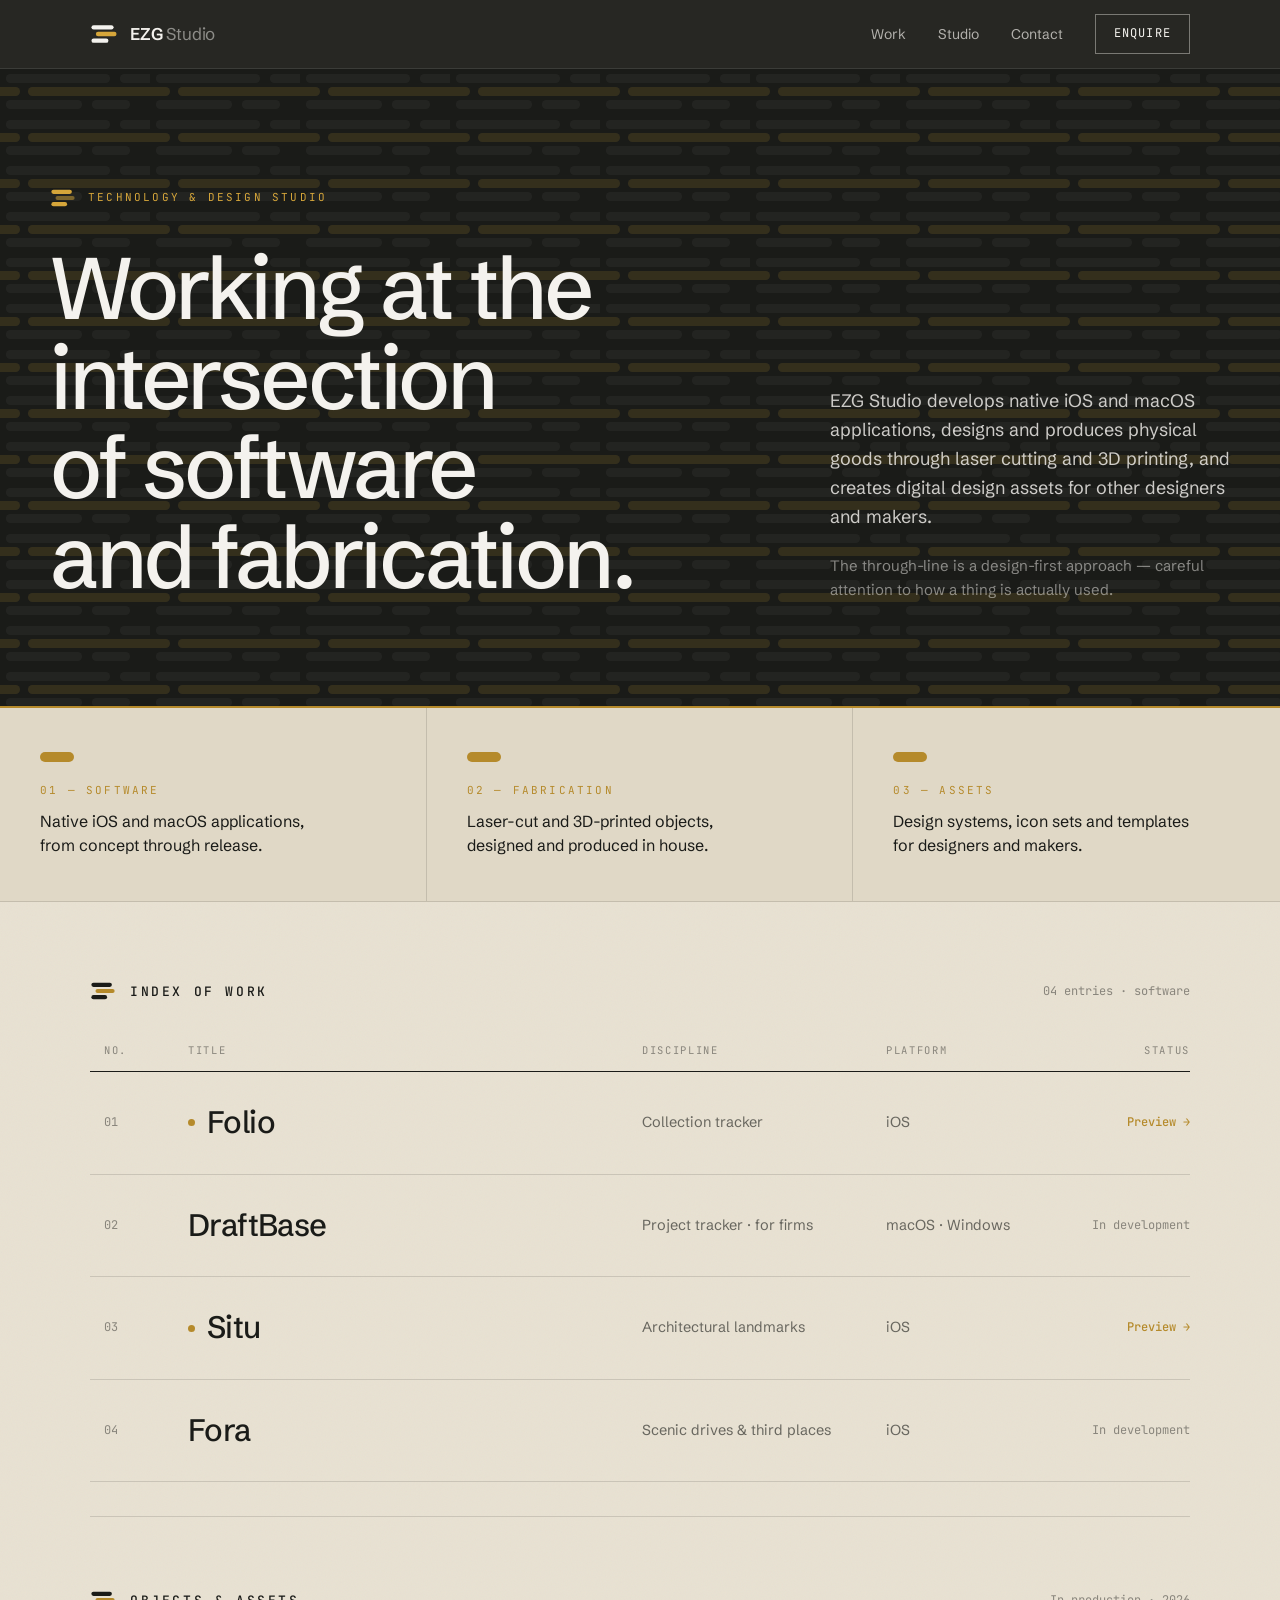
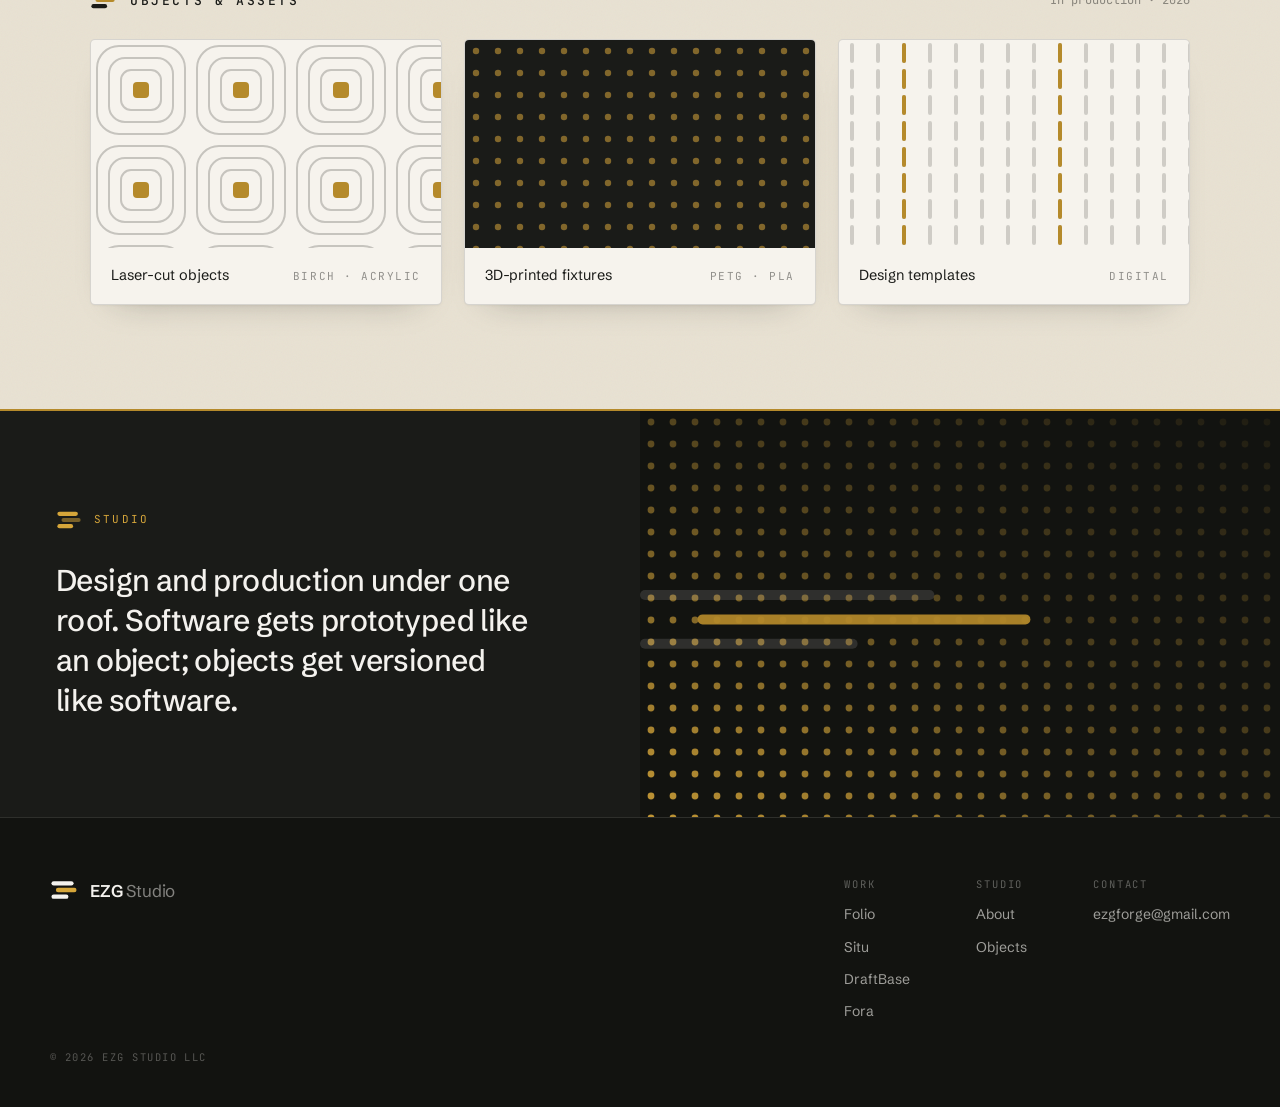
==== commit 2585d508: "Add Situ landing page in its own design language situ/index.html — a bespoke landing built from Situ" ====
--- a/index.html
+++ b/index.html
@@ -248,13 +248,13 @@
         <span class="st">In development</span>
       </div>
 
-      <div class="idx-row">
+      <a class="idx-row" href="/situ/">
         <span class="no">03</span>
-        <span class="title">Situ</span>
+        <span class="title"><span class="dot"></span>Situ</span>
         <span class="dsc">Architectural landmarks</span>
         <span class="out">iOS</span>
-        <span class="st">In development</span>
-      </div>
+        <span class="st"><span class="go">Preview →</span></span>
+      </a>
 
       <div class="idx-row">
         <span class="no">04</span>
@@ -331,8 +331,9 @@
       <div class="foot-col">
         <span class="h">Work</span>
         <a href="/folio/">Folio</a>
+        <a href="/situ/">Situ</a>
         <a href="#work">DraftBase</a>
-        <a href="#work">Situ &amp; Fora</a>
+        <a href="#work">Fora</a>
       </div>
       <div class="foot-col">
         <span class="h">Studio</span>
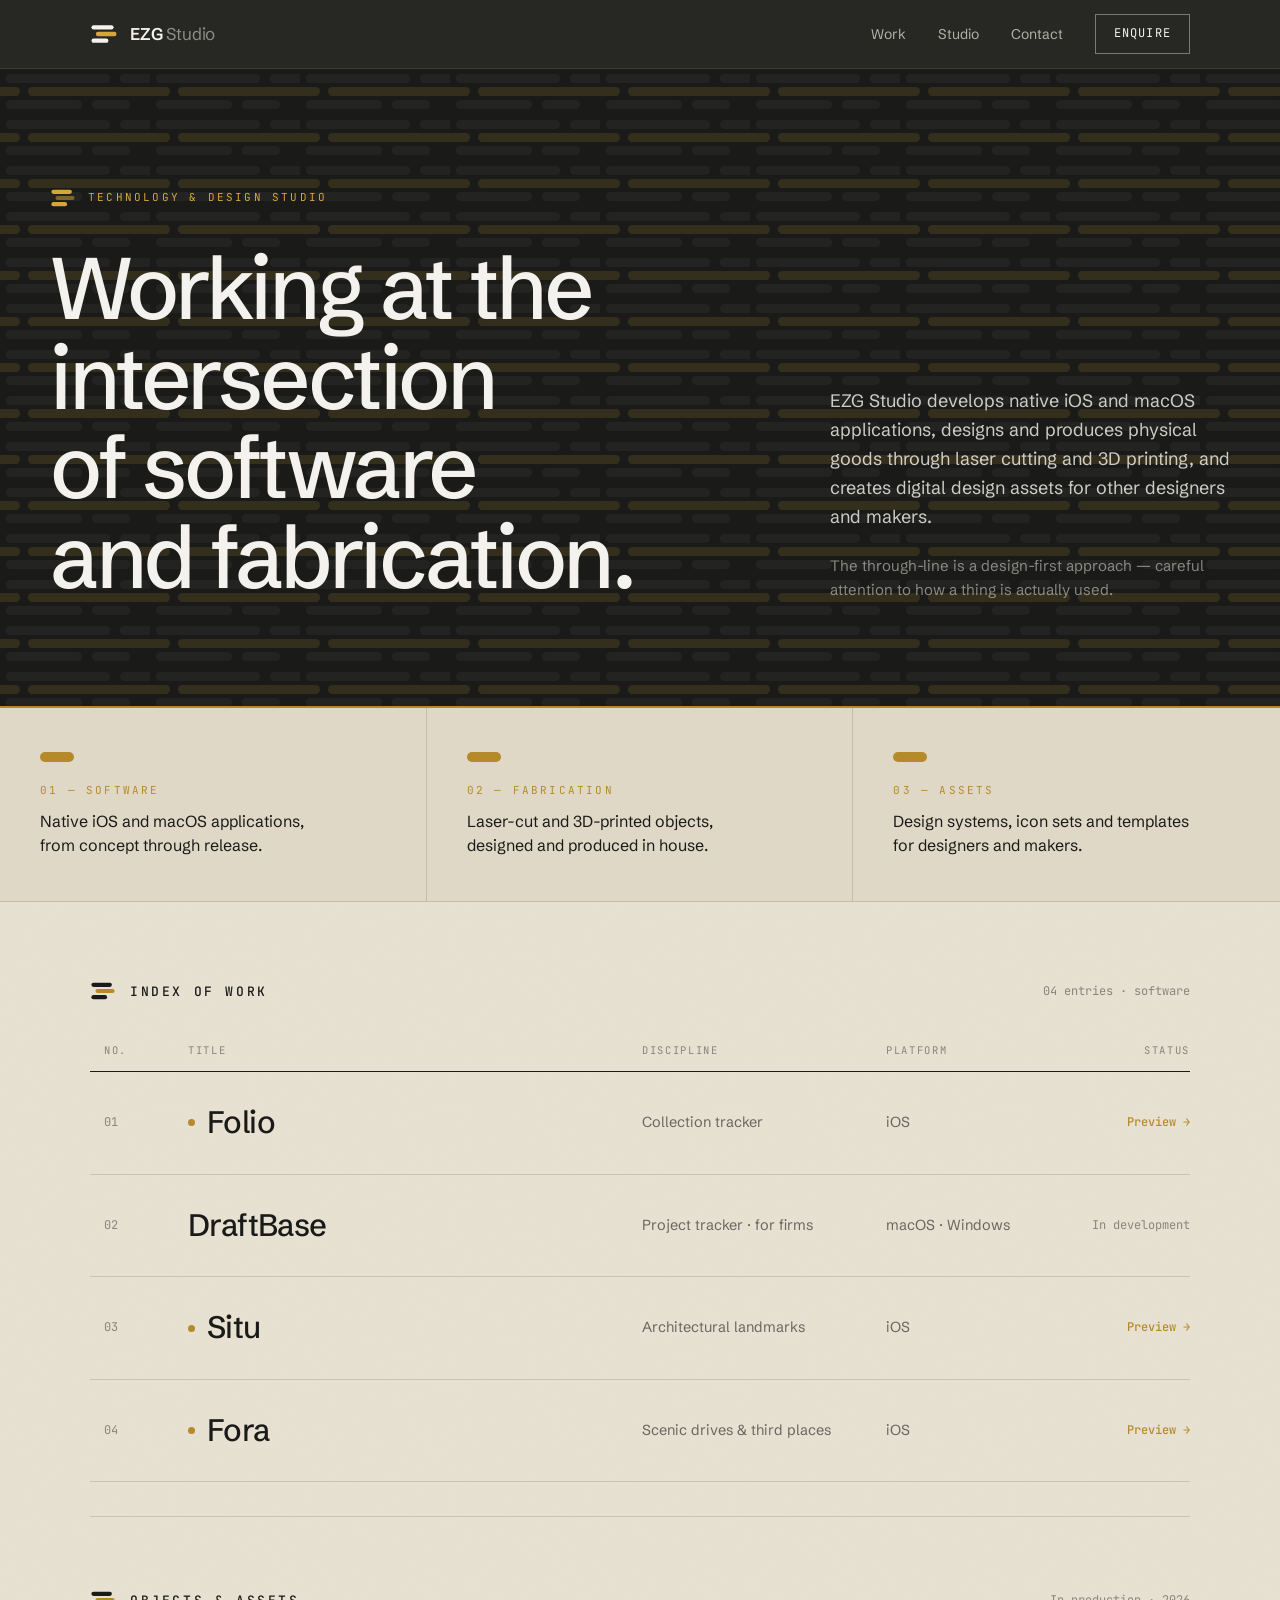
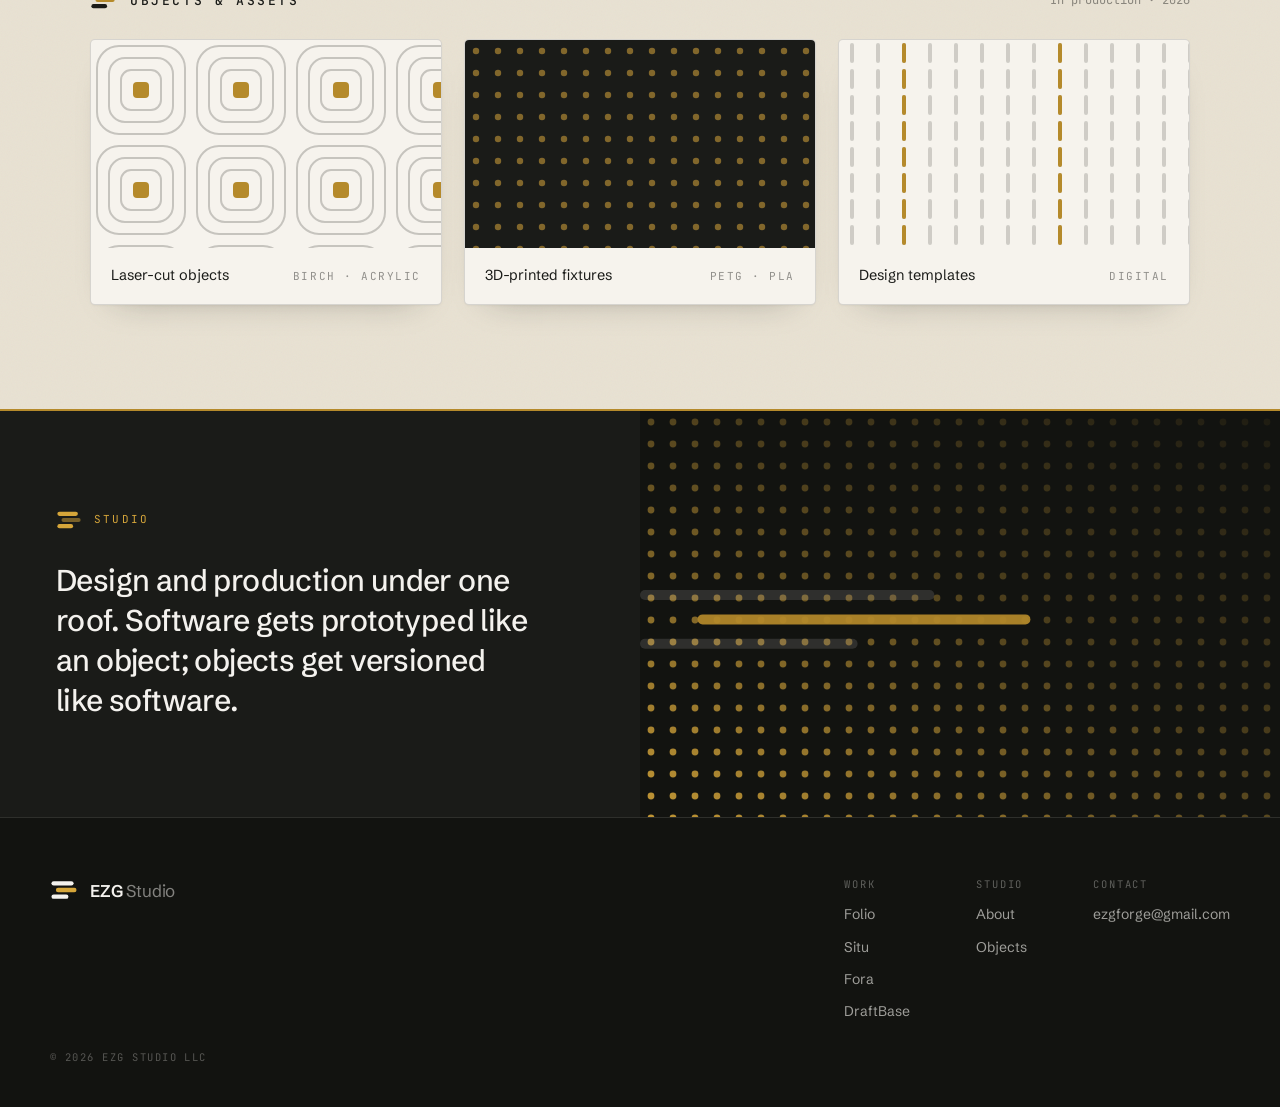
==== commit 10e83fc3: "Hub: link Fora from index-of-work and footer (now live at /fora/) Co-Authored-By: Claude Opus 4.8 <n" ====
--- a/index.html
+++ b/index.html
@@ -256,13 +256,13 @@
         <span class="st"><span class="go">Preview →</span></span>
       </a>
 
-      <div class="idx-row">
+      <a class="idx-row" href="/fora/">
         <span class="no">04</span>
-        <span class="title">Fora</span>
+        <span class="title"><span class="dot"></span>Fora</span>
         <span class="dsc">Scenic drives &amp; third places</span>
         <span class="out">iOS</span>
-        <span class="st">In development</span>
-      </div>
+        <span class="st"><span class="go">Preview →</span></span>
+      </a>
     </div>
 
     <!-- ===== OBJECTS / ASSETS TEASER ===== -->
@@ -332,8 +332,8 @@
         <span class="h">Work</span>
         <a href="/folio/">Folio</a>
         <a href="/situ/">Situ</a>
+        <a href="/fora/">Fora</a>
         <a href="#work">DraftBase</a>
-        <a href="#work">Fora</a>
       </div>
       <div class="foot-col">
         <span class="h">Studio</span>
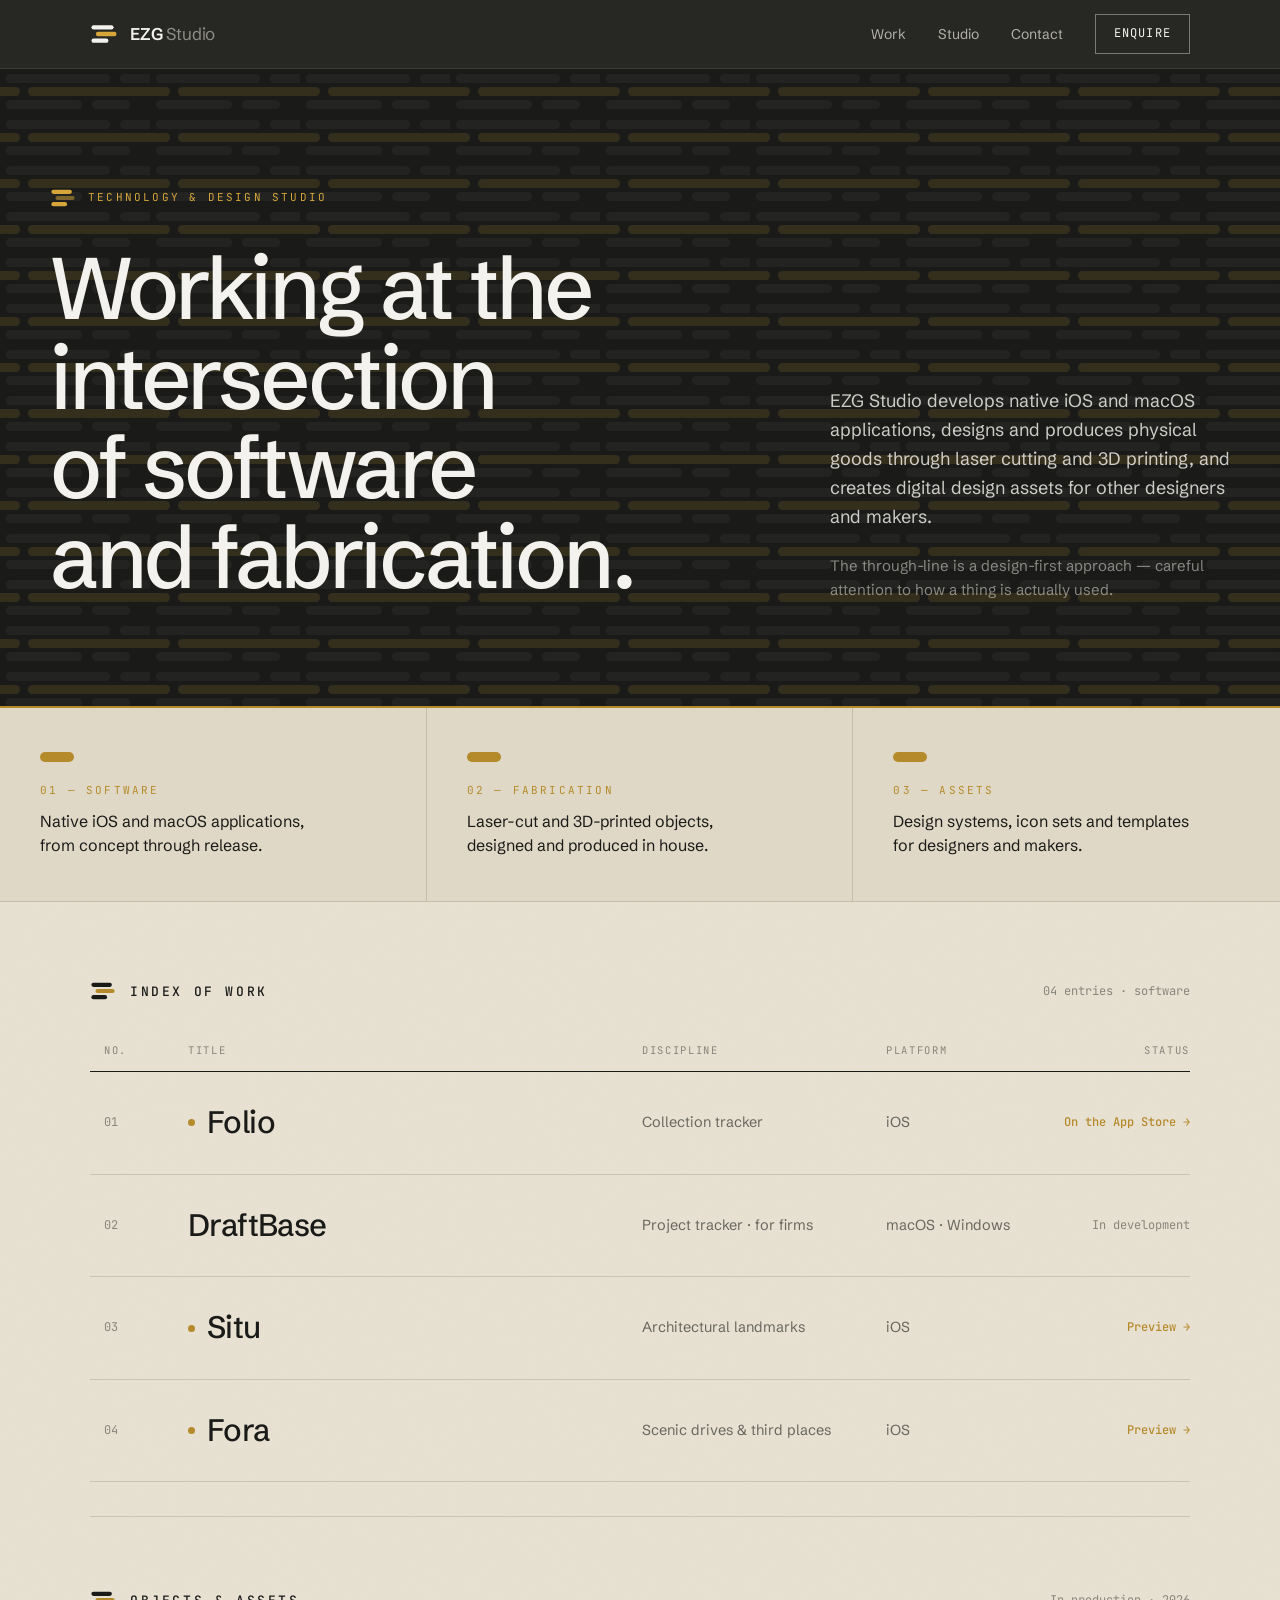
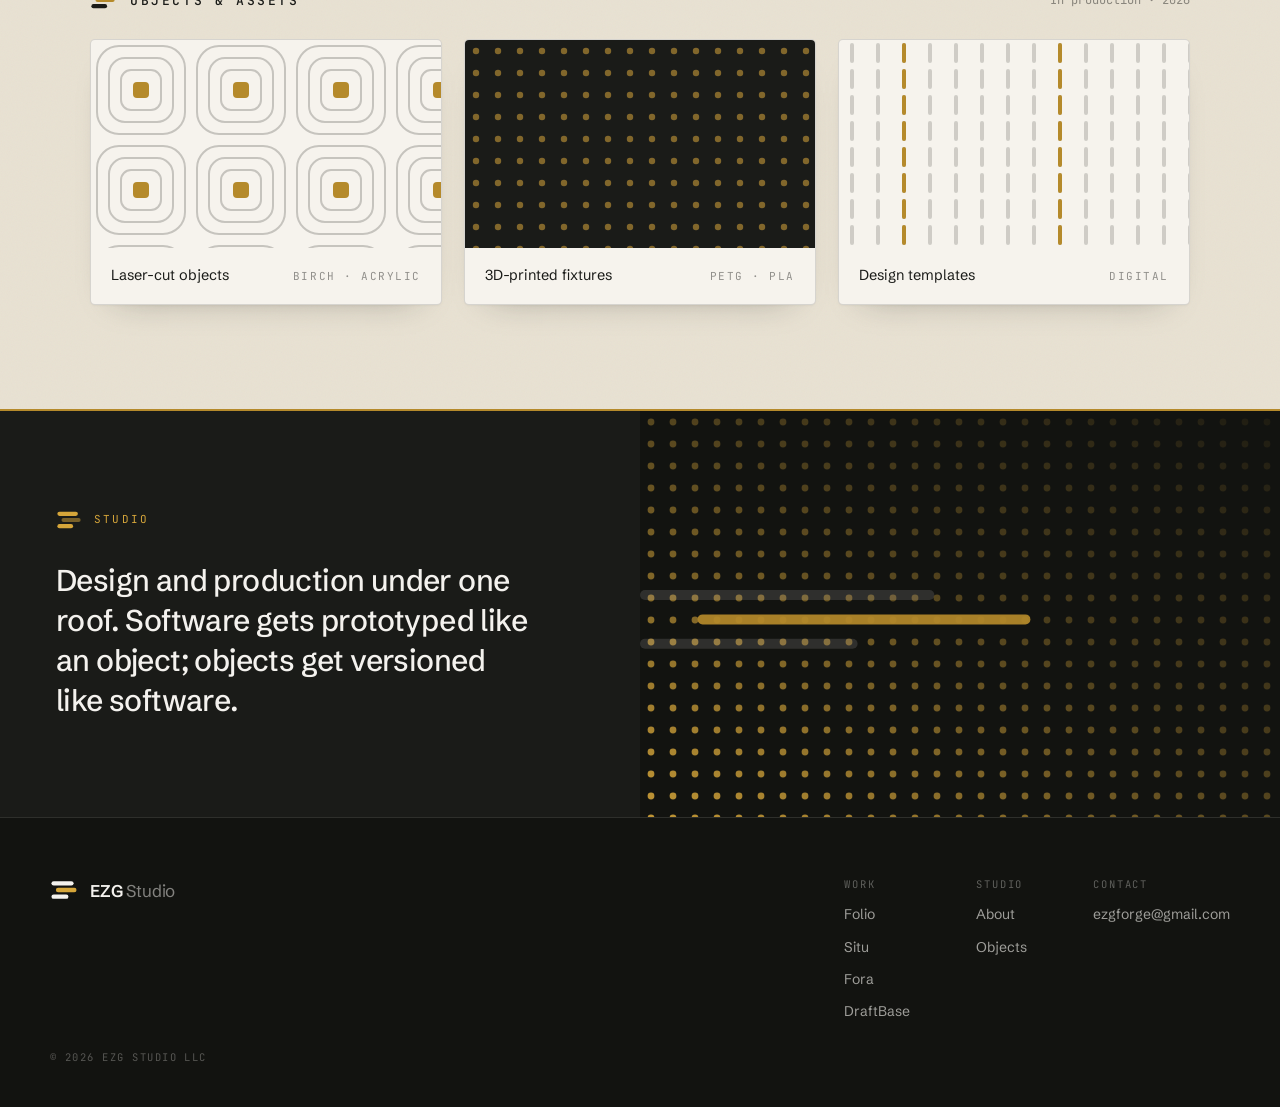
==== commit a147b9ca: "Folio: link the live App Store listing The app is live, so the Folio site's three CTAs (nav "Get Fol" ====
--- a/index.html
+++ b/index.html
@@ -237,7 +237,7 @@
         <span class="title"><span class="dot"></span>Folio</span>
         <span class="dsc">Collection tracker</span>
         <span class="out">iOS</span>
-        <span class="st"><span class="go">Preview →</span></span>
+        <span class="st"><span class="go">On the App Store →</span></span>
       </a>
 
       <div class="idx-row">
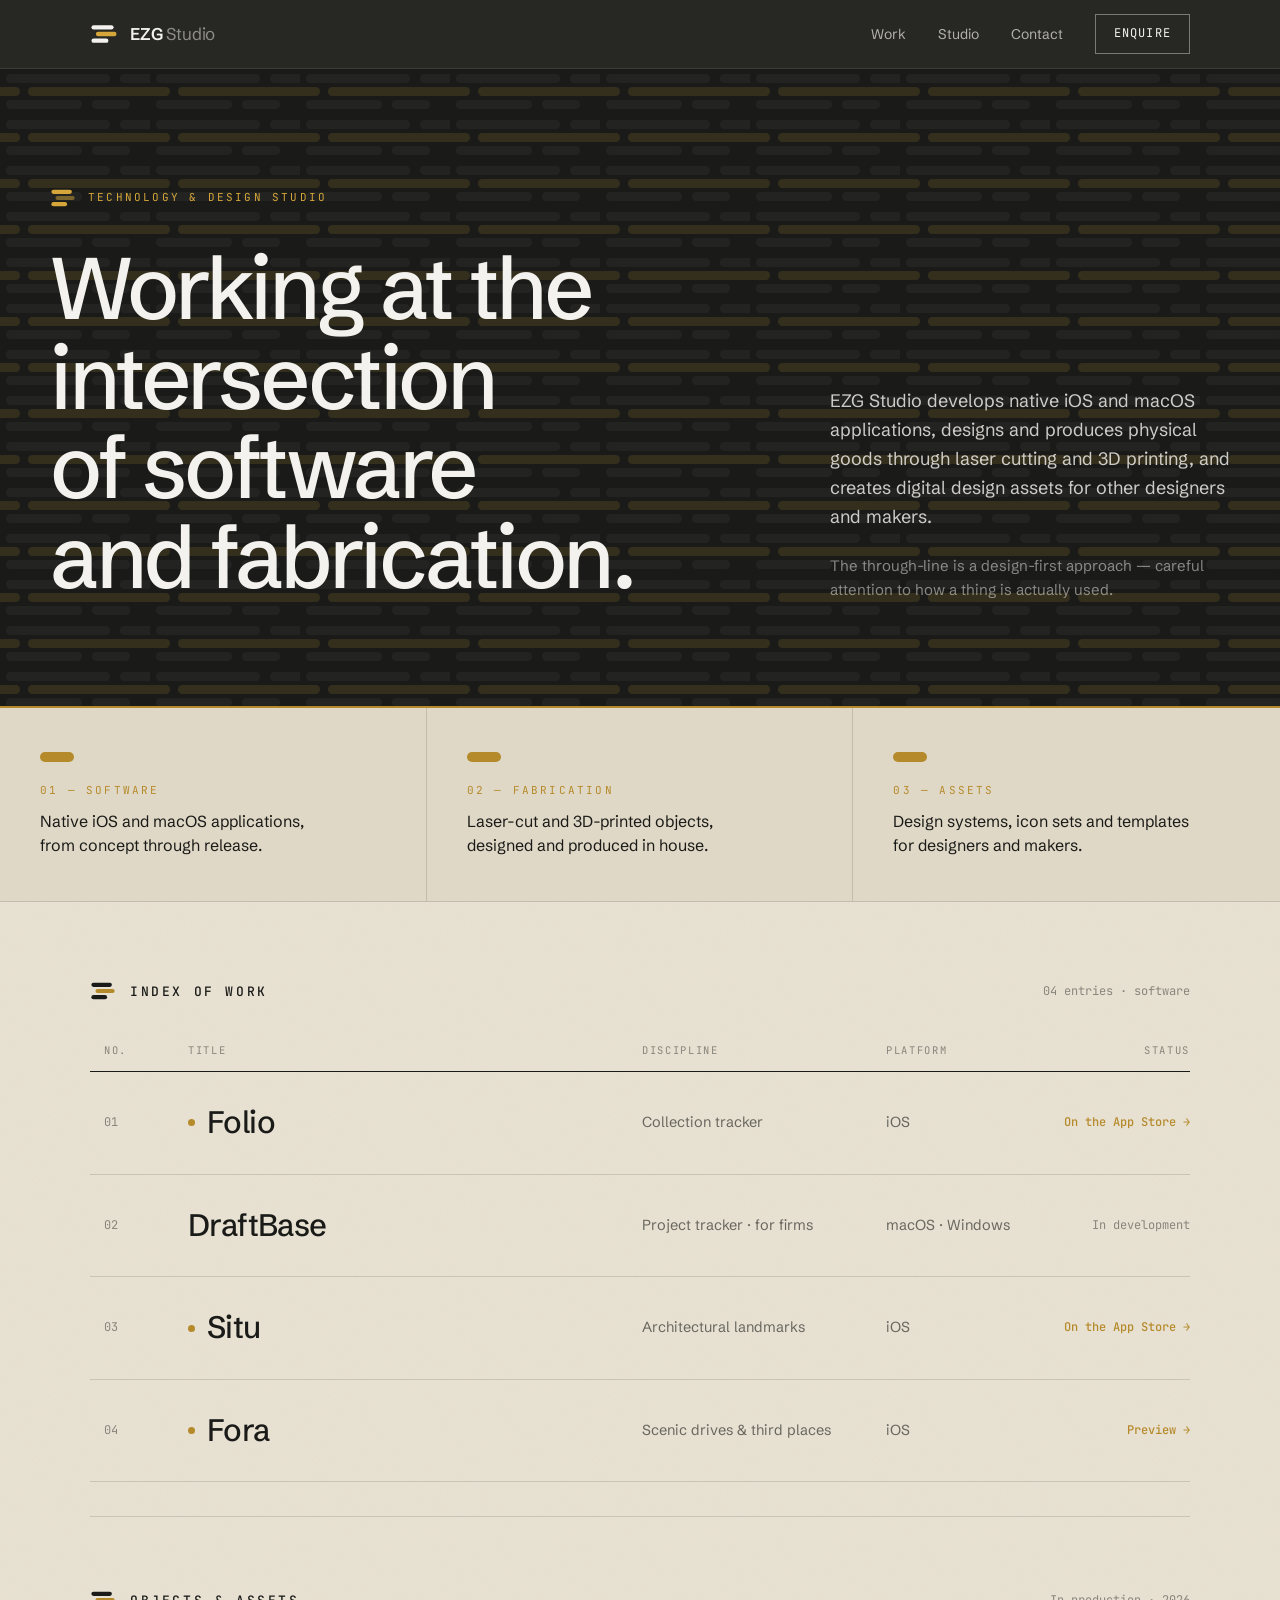
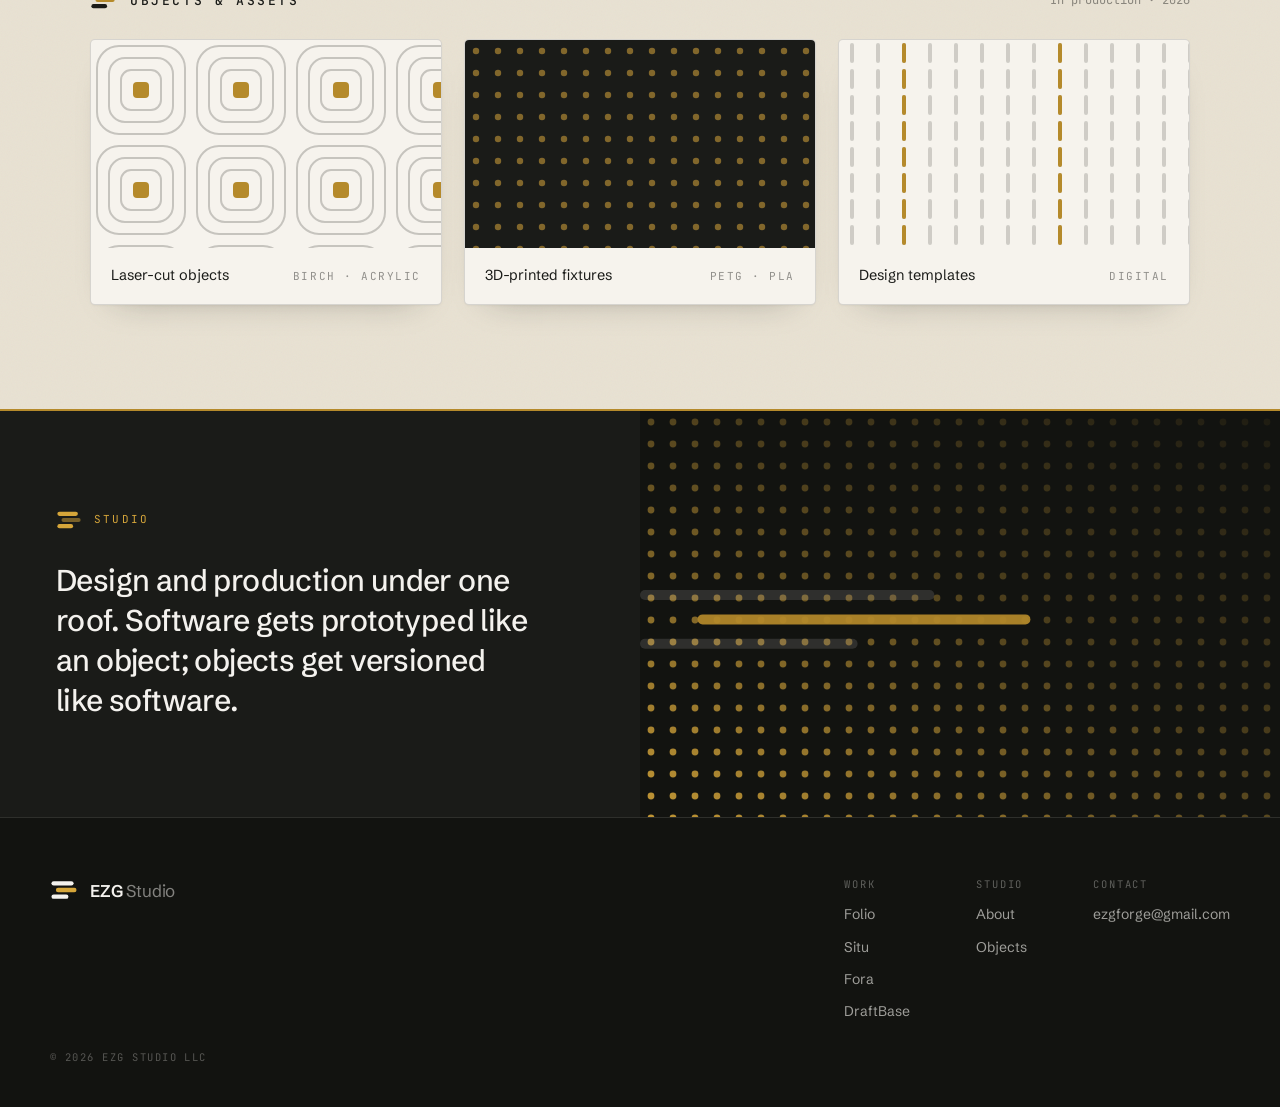
==== commit ee6a825e: "Situ: real screenshots + shipped app info on the landing (App Store URL pending) The Situ app is rel" ====
--- a/index.html
+++ b/index.html
@@ -253,7 +253,7 @@
         <span class="title"><span class="dot"></span>Situ</span>
         <span class="dsc">Architectural landmarks</span>
         <span class="out">iOS</span>
-        <span class="st"><span class="go">Preview →</span></span>
+        <span class="st"><span class="go">On the App Store →</span></span>
       </a>
 
       <a class="idx-row" href="/fora/">
